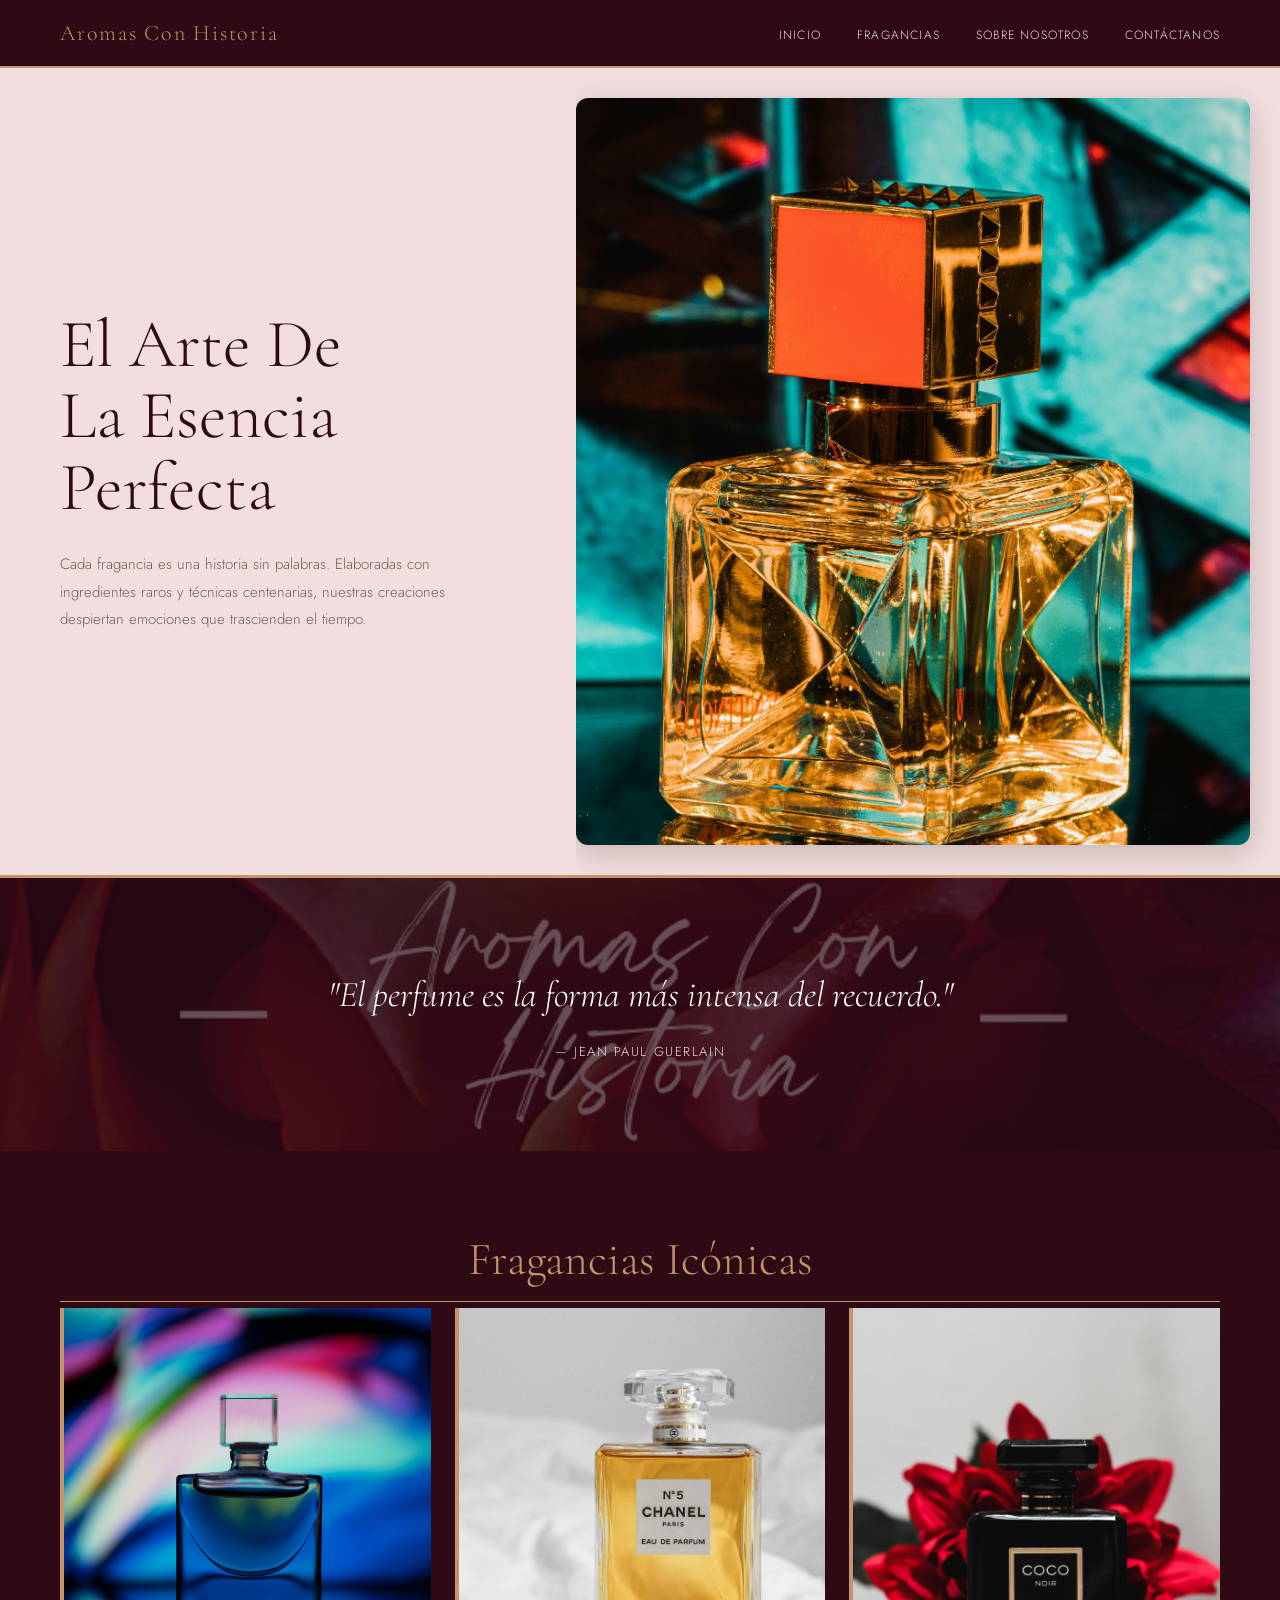
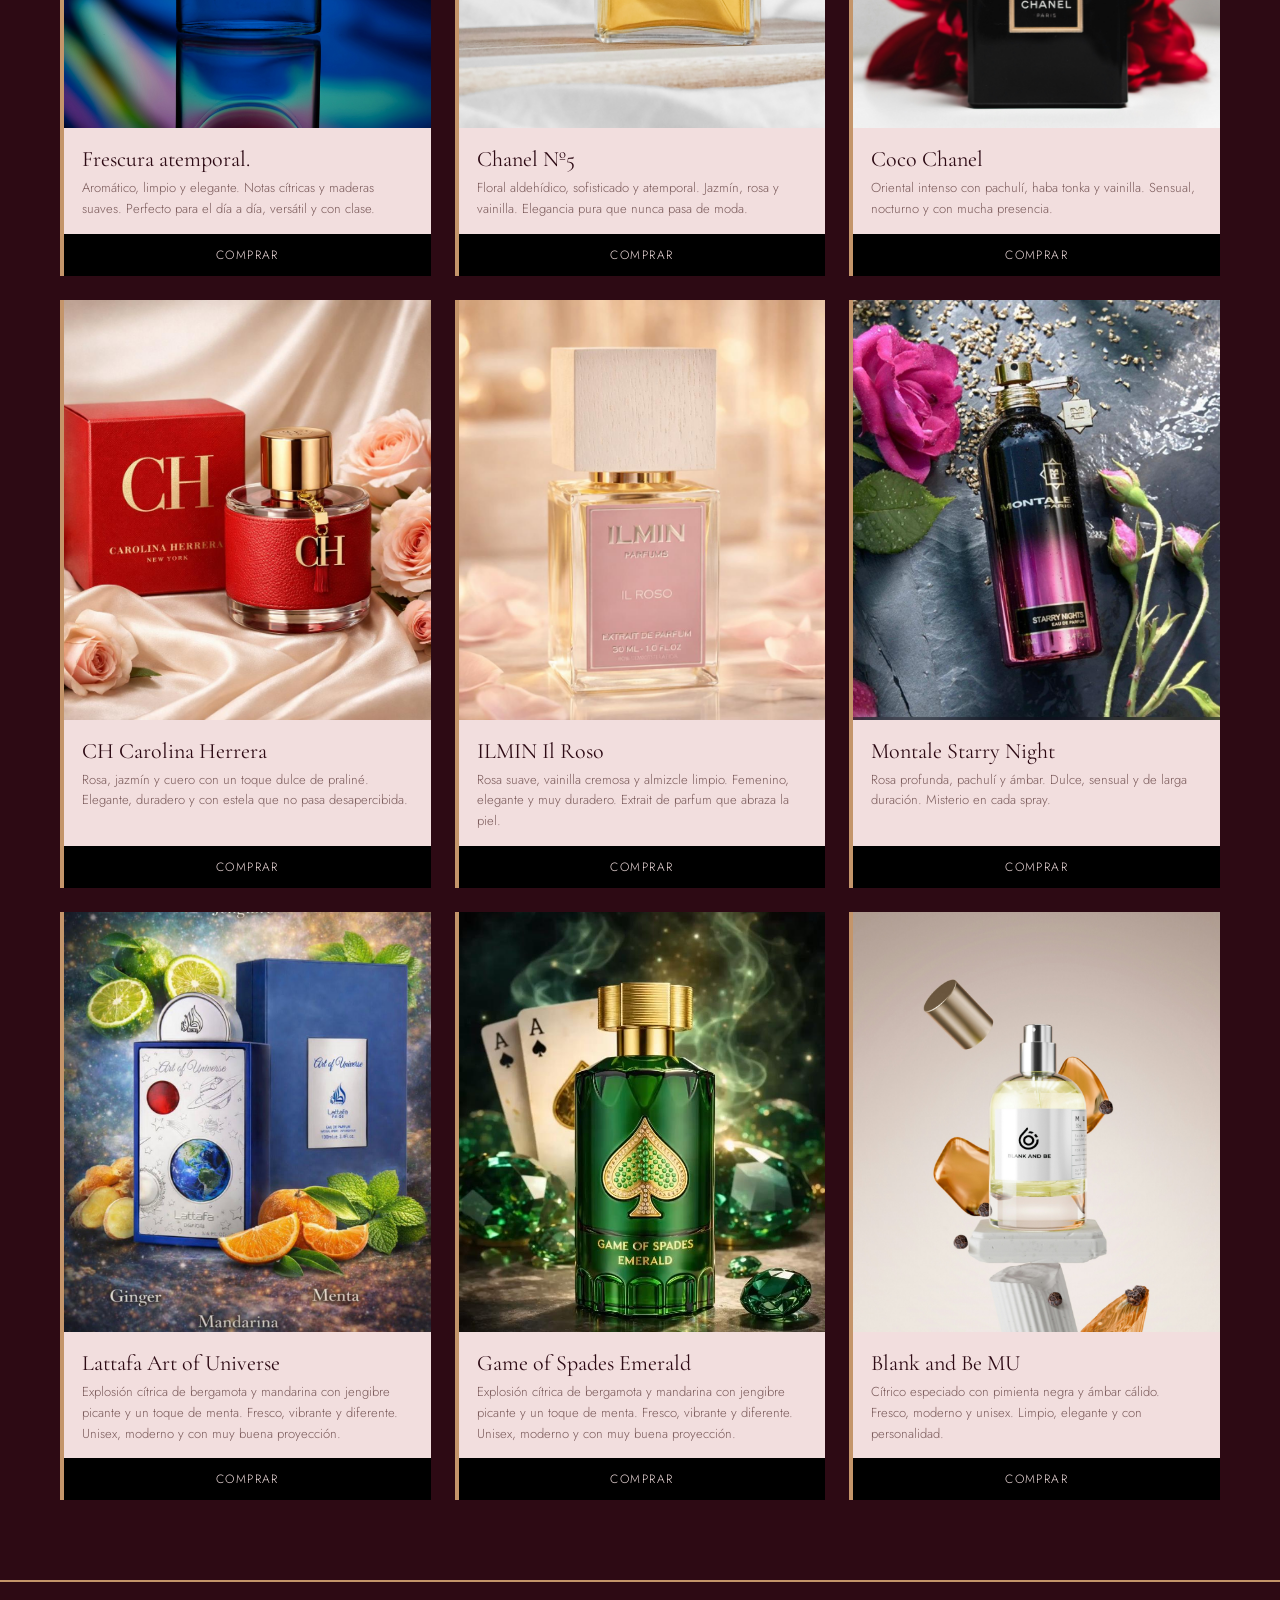
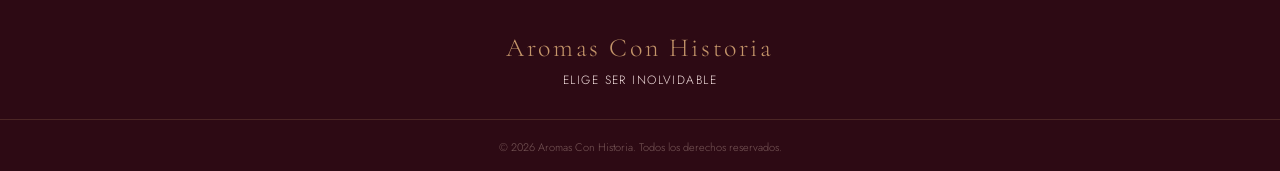
==== index.html @ dd6909dd "pagina landing subida" ====
<!DOCTYPE html>
<html lang="es">
<head>
    <meta charset="UTF-8">
    <meta name="viewport" content="width=device-width, initial-scale=1.0">
    <title>| Aroma Con Historia | Perfumes |</title>
    <link rel="shortcut icon" href="Imagenes/logo_icono.svg" type="image/x-icon">
    <link rel="preconnect" href="https://fonts.googleapis.com">
    <link rel="preconnect" href="https://fonts.gstatic.com" crossorigin>
    <link href="https://fonts.googleapis.com/css2?family=Cormorant+Garamond:ital,wght@0,300;0,400;0,600;1,300;1,400&family=Jost:wght@200;300;400&display=swap" rel="stylesheet">
    <link rel="stylesheet" href="CSS/style.css">
</head>
<body>

    <nav>
        <div class="nav_logo">Aromas Con Historia</div>
        <input type="checkbox" id="menu_toggle" class="menu_toggle">
        <label for="menu_toggle" class="hamburguesa"><img src="Imagenes/list.svg" alt="menu"></label>
        <ul class="nav_links">
            <li><a href="index.html">Inicio</a></li>
            <li><a href="index.html#coleccion">Fragancias</a></li>
            <li><a href="nosotros.html">Sobre Nosotros</a></li>
            <li><a href="contactanos.html">Contáctanos</a></li>
        </ul>
    </nav>

    <section class="columnas">
        <div class="columna_izquierda">
            <h1 class="titulo_columna">
                El Arte De<br>
                La Esencia<br>
                Perfecta
            </h1>
            <p class="columna_par">Cada fragancia es una historia sin palabras. Elaboradas con ingredientes raros y técnicas centenarias, nuestras creaciones despiertan emociones que trascienden el tiempo.</p>
        </div>

        <div class="columna_derecha">
            <img src="Imagenes/jan-kopriva-nBwdYS1_rgA-unsplash.jpg" alt="imagen perfume">
        </div>
    </section>

    <div class="frase" style="background-image: url('Imagenes/Floral Fragrance Etsy Banner.png');">
        <blockquote class="frase_quote">
            "El perfume es la forma más intensa del recuerdo."
        </blockquote>
        <p class="frase_autor">— Jean Paul Guerlain</p>
    </div>

    <section class="coleccion" id="coleccion">
        <div>
            <h2 class="titulo_coleccion">Fragancias Icónicas</h2>
        </div>

        <div class="productos_wrapper">

            <div class="productos">
                <div class="producto_card">
                    <div class="producto_img">
                        <img src="Imagenes/jc-media-zvqq7CG8BwY-unsplash.jpg" alt="imagen perfume">
                    </div>
                    <h3 class="producto_nombre">Frescura atemporal.</h3>
                    <p class="producto_des">Aromático, limpio y elegante. Notas cítricas y maderas suaves. Perfecto para el día a día, versátil y con clase.</p>
                    <a href="compra.html" class="producto_add">Comprar</a>
                </div>
            </div>

            <div class="productos">
                <div class="producto_card">
                    <div class="producto_img">
                        <img src="Imagenes/laura-chouette--W7o_WC102U-unsplash.jpg" alt="imagen perfume">
                    </div>
                    <h3 class="producto_nombre">Chanel Nº5</h3>
                    <p class="producto_des">Floral aldehídico, sofisticado y atemporal. Jazmín, rosa y vainilla. Elegancia pura que nunca pasa de moda.</p>
                    <a href="compra.html" class="producto_add">Comprar</a>
                </div>
            </div>

            <div class="productos">
                <div class="producto_card">
                    <div class="producto_img">
                        <img src="Imagenes/laura-chouette-4sKdeIMiFEI-unsplash.jpg" alt="imagen perfume">
                    </div>
                    <h3 class="producto_nombre">Coco Chanel</h3>
                    <p class="producto_des">Oriental intenso con pachulí, haba tonka y vainilla. Sensual, nocturno y con mucha presencia.</p>
                    <a href="compra.html" class="producto_add">Comprar</a>
                </div>
            </div>

            <div class="productos">
                <div class="producto_card">
                    <div class="producto_img">
                        <img src="Imagenes/perfume carolina herrera.jpeg" alt="imagen perfume">
                    </div>
                    <h3 class="producto_nombre">CH Carolina Herrera</h3>
                    <p class="producto_des">Rosa, jazmín y cuero con un toque dulce de praliné. Elegante, duradero y con estela que no pasa desapercibida.</p>
                    <a href="compra.html" class="producto_add">Comprar</a>
                </div>
            </div>

            <div class="productos">
                <div class="producto_card">
                    <div class="producto_img">
                        <img src="Imagenes/ilmin perfume.jpeg" alt="imagen perfume">
                    </div>
                    <h3 class="producto_nombre">ILMIN Il Roso</h3>
                    <p class="producto_des">Rosa suave, vainilla cremosa y almizcle limpio. Femenino, elegante y muy duradero. Extrait de parfum que abraza la piel.</p>
                    <a href="compra.html" class="producto_add">Comprar</a>
                </div>
            </div>

            <div class="productos">
                <div class="producto_card">
                    <div class="producto_img">
                        <img src="Imagenes/montale paris.jpeg" alt="imagen perfume">
                    </div>
                    <h3 class="producto_nombre">Montale Starry Night</h3>
                    <p class="producto_des">Rosa profunda, pachulí y ámbar. Dulce, sensual y de larga duración. Misterio en cada spray.</p>
                    <a href="compra.html" class="producto_add">Comprar</a>
                </div>
            </div>

            <div class="productos">
                <div class="producto_card">
                    <div class="producto_img">
                        <img src="Imagenes/art of the universe.jpeg" alt="imagen perfume">
                    </div>
                    <h3 class="producto_nombre">Lattafa Art of Universe</h3>
                    <p class="producto_des">Explosión cítrica de bergamota y mandarina con jengibre picante y un toque de menta. Fresco, vibrante y diferente. Unisex, moderno y con muy buena proyección.</p>
                    <a href="compra.html" class="producto_add">Comprar</a>
                </div>
            </div>

            <div class="productos">
                <div class="producto_card">
                    <div class="producto_img">
                        <img src="Imagenes/game of spades.jpeg" alt="imagen perfume">
                    </div>
                    <h3 class="producto_nombre">Game of Spades Emerald</h3>
                    <p class="producto_des">Explosión cítrica de bergamota y mandarina con jengibre picante y un toque de menta. Fresco, vibrante y diferente. Unisex, moderno y con muy buena proyección.</p>
                    <a href="compra.html" class="producto_add">Comprar</a>
                </div>
            </div>

            <div class="productos">
                <div class="producto_card">
                    <div class="producto_img">
                        <img src="Imagenes/zulian-firmansyah-rYcbOljwx10-unsplash.jpg" alt="imagen perfume">
                    </div>
                    <h3 class="producto_nombre">Blank and Be MU</h3>
                    <p class="producto_des">Cítrico especiado con pimienta negra y ámbar cálido. Fresco, moderno y unisex. Limpio, elegante y con personalidad.</p>
                    <a href="compra.html" class="producto_add">Comprar</a>
                </div>
            </div>
        </div>
    </section>

    <footer class="brand">
        <span class="footer_logo">Aromas Con Historia</span>
        <p>Elige ser inolvidable</p>
    </footer>
    <div class="footer_bottom">
        <span>© 2026 Aromas Con Historia. Todos los derechos reservados.</span>
    </div>

</body>
</html>
---- CSS/style.css ----
/* variables */
:root {
  --fondo: #faf7f4;
  --dorado: #c4956a;
  --texto: #1a0a0a;
  --gris: #7a5a5a;
  --oscuro: #2d0a14;
  --rojo: #8b1a2e;
  --crema: #f2dede;
  --crema-oscura: #e0cdb8;
}

* {
  margin: 0;
  padding: 0;
  box-sizing: border-box;
}

body {
  background-color: var(--fondo);
  color: var(--texto);
  font-family: 'Jost', sans-serif;
  font-size: 16px;
  font-weight: 300;
}

/*Nav */
nav {
  padding: 20px 60px;
  background-color: var(--oscuro);
  display: flex;
  justify-content: space-between;
  align-items: center;
  border-bottom: 2px solid var(--dorado);
  position: sticky;
  top: 0;
  z-index: 100;
}

.nav_logo {
  color: var(--dorado);
  font-family: 'Cormorant Garamond', serif;
  font-size: 22px;
  letter-spacing: 0.08em;
}

.nav_links {
  list-style: none;
  display: flex;
  gap: 36px;
}

.nav_links a {
  color: var(--crema);
  text-decoration: none;
  font-size: 12px;
  letter-spacing: 0.1em;
  text-transform: uppercase;
}

.nav_links a:hover {
  color: var(--dorado);
}

/*Footer */
.brand {
  padding: 50px 60px 30px;
  background-color: var(--oscuro);
  border-top: 2px solid var(--dorado);
  text-align: center;
}

.footer_logo {
  display: block;
  font-family: 'Cormorant Garamond', serif;
  color: var(--dorado);
  font-size: 26px;
  font-weight: 300;
  letter-spacing: 0.1em;
  margin-bottom: 8px;
}

.brand p {
  color: var(--crema);
  font-size: 12px;
  letter-spacing: 0.12em;
  text-transform: uppercase;
}

.footer_bottom {
  padding: 14px 60px;
  background-color: var(--oscuro);
  border-top: 1px solid rgba(196, 149, 106, 0.2);
  text-align: center;
}

.footer_bottom span {
  color: var(--gris);
  font-size: 11px;
}

/*Index.html */
.columnas {
  display: flex;
  background-color: var(--crema);
  border-bottom: 3px solid var(--dorado);
  height: 90vh;
}

.columna_izquierda {
  width: 45%;
  padding: 60px;
  display: flex;
  flex-direction: column;
  justify-content: center;
  gap: 28px;
}

.titulo_columna {
  font-family: 'Cormorant Garamond', serif;
  font-size: 68px;
  font-weight: 300;
  line-height: 1.05;
  color: var(--oscuro);
}

.columna_par {
  color: var(--gris);
  line-height: 1.85;
  max-width: 420px;
  font-size: 15px;
}

.explorar_c a {
  display: inline-block;
  background-color: var(--oscuro);
  color: var(--crema);
  padding: 14px 36px;
  text-decoration: none;
  font-size: 12px;
  letter-spacing: 0.15em;
  text-transform: uppercase;
  border: 2px solid var(--oscuro);
}

.explorar_c a:hover {
  background-color: transparent;
  color: var(--oscuro);
}

.columna_derecha {
  width: 55%;
  overflow: hidden;
  padding: 30px 30px 30px 0;
}

.columna_derecha img {
  width: 100%;
  height: 100%;
  object-fit: cover;
  object-position: center top;
  display: block;
  border-radius: 12px;
  box-shadow: 0 8px 32px rgba(28, 10, 8, 0.2);
}

.frase {
  padding: 90px 60px;
  background-color: var(--rojo);
  background-size: cover;
  background-position: center;
  text-align: center;
  position: relative;
}

.frase::before {
  content: '';
  position: absolute;
  top: 0;
  left: 0;
  right: 0;
  bottom: 0;
  background-color: rgba(45, 10, 20, 0.72);
}

.frase_quote,
.frase_autor {
  position: relative;
  z-index: 1;
}

.frase_quote {
  font-family: 'Cormorant Garamond', serif;
  color: white;
  font-size: 36px;
  font-weight: 300;
  font-style: italic;
  margin-bottom: 20px;
  line-height: 1.5;
  max-width: 700px;
  margin-left: auto;
  margin-right: auto;
}

.frase_autor {
  color: var(--crema);
  font-size: 13px;
  letter-spacing: 0.12em;
  text-transform: uppercase;
}

.coleccion {
  padding: 80px 60px;
  background-color: var(--oscuro);
}

.titulo_coleccion {
  font-family: 'Cormorant Garamond', serif;
  color: var(--dorado);
  font-size: 46px;
  font-weight: 300;
  margin-bottom: 6px;
  padding-bottom: 14px;
  border-bottom: 1px solid var(--dorado);
  text-align: center;
}

.link_coleccion {
  color: var(--crema);
  font-size: 12px;
  display: inline-block;
  margin-bottom: 40px;
  margin-top: 10px;
  letter-spacing: 0.08em;
  text-decoration: none;
  text-transform: uppercase;
}

.link_coleccion:hover {
  color: var(--dorado);
}

.productos_wrapper {
  display: grid;
  grid-template-columns: repeat(3, 1fr);
  gap: 24px;
}

.producto_card {
  background-color: var(--crema);
  border-left: 4px solid var(--dorado);
  display: flex;
  flex-direction: column;
  height: 100%;
}

.producto_img {
  height: 420px;
  overflow: hidden;
}

.producto_img img {
  width: 100%;
  height: 100%;
  object-fit: cover;
}

.producto_nombre {
  font-family: 'Cormorant Garamond', serif;
  color: var(--oscuro);
  font-size: 22px;
  font-weight: 400;
  padding: 18px 18px 6px;
}

.producto_des {
  color: var(--gris);
  font-size: 13px;
  line-height: 1.6;
  padding: 0 18px 14px;
  flex: 1;
}

.producto_add,
a.producto_add {
  display: block;
  width: 100%;
  padding: 12px;
  background-color: black;
  color: var(--crema);
  border: none;
  font-size: 12px;
  letter-spacing: 0.12em;
  text-transform: uppercase;
  cursor: pointer;
  text-align: center;
  text-decoration: none;
  font-family: 'Jost', sans-serif;
}

.producto_add:hover {
  background-color: var(--rojo);
}

/* nosotros.html */
.nos_hero {
  background-color: var(--crema);
  padding: 80px 60px;
  border-bottom: 3px solid var(--dorado);
}

.nos_tag {
  font-size: 40px;
  letter-spacing: 0.22em;
  text-transform: uppercase;
  color: var(--rojo);
  margin-bottom: 16px;
  text-align: center;
}

.nos_titulo {
  font-family: 'Cormorant Garamond', serif;
  font-size: 52px;
  font-weight: 300;
  color: var(--oscuro);
  margin-bottom: 20px;
  line-height: 1.15;
}


.nos_subtitulo {
  color: var(--gris);
  font-size: 16px;
  line-height: 1.8;
  max-width: 560px;
  margin: 0 auto;
}

.nos_historia {
  padding: 70px 60px;
  background-color: var(--fondo);
  max-width: 800px;
  text-align: center;
  margin: 0 auto;
}

.nos_historia_titulo {
  font-family: 'Cormorant Garamond', serif;
  font-size: 36px;
  font-weight: 300;
  color: var(--oscuro);
  margin-bottom: 8px;
}

.nos_historia_par {
  color: var(--gris);
  line-height: 1.85;
  font-size: 15px;
}

.nos_porque {
  background-color: var(--oscuro);
  padding: 70px 60px;
  text-align: center;
}

.nos_tag_oscuro {
  font-size: 11px;
  letter-spacing: 0.22em;
  text-transform: uppercase;
  color: var(--dorado);
  margin-bottom: 14px;
}

.nos_porque_titulo {
  font-family: 'Cormorant Garamond', serif;
  font-size: 36px;
  font-weight: 300;
  color: var(--crema);
  margin-bottom: 48px;
}

.nos_porque_grid {
  display: grid;
  grid-template-columns: repeat(3, 1fr);
  gap: 24px;
}

.nos_porque_card {
  background-color: var(--crema);
  padding: 32px 24px;
  border-left: 4px solid var(--dorado);
  text-align: left;
}

.nos_porque_card_titulo {
  font-family: 'Cormorant Garamond', serif;
  font-size: 20px;
  color: var(--oscuro);
  margin-bottom: 10px;
}

.nos_porque_card_texto {
  color: var(--gris);
  font-size: 14px;
  line-height: 1.7;
}

.nos_cta {
  background-color: var(--crema);
  padding: 80px 60px;
  text-align: center;
  border-top: 3px solid var(--dorado);
}

.nos_cta_titulo {
  font-family: 'Cormorant Garamond', serif;
  font-size: 40px;
  font-weight: 300;
  color: var(--oscuro);
  margin-bottom: 32px;
}

.nos_cta_botones {
  display: flex;
  gap: 16px;
  justify-content: center;
}

.btn_primario {
  display: inline-block;
  background-color: var(--oscuro);
  color: var(--crema);
  padding: 14px 36px;
  text-decoration: none;
  font-size: 12px;
  letter-spacing: 0.12em;
  text-transform: uppercase;
}

.btn_primario:hover {
  background-color: var(--rojo);
}

.btn_secundario {
  display: inline-block;
  background-color: transparent;
  color: var(--oscuro);
  padding: 14px 36px;
  text-decoration: none;
  font-size: 12px;
  letter-spacing: 0.12em;
  text-transform: uppercase;
  border: 2px solid var(--oscuro);
}

.btn_secundario:hover {
  background-color: var(--oscuro);
  color: var(--crema);
}

/* contactanos.html */
.con_hero {
  background-color: var(--crema);
  padding: 80px 60px;
  border-bottom: 3px solid var(--dorado);
  text-align: center;
}

.con_contenido {
  padding: 80px 60px;
  background-color: var(--fondo);
  max-width: 700px;
  margin: 0 auto;
}

.con_seccion_tag {
  font-size: 11px;
  letter-spacing: 0.18em;
  text-transform: uppercase;
  color: var(--dorado);
  margin-bottom: 10px;
}

.con_seccion_titulo {
  font-family: 'Cormorant Garamond', serif;
  font-size: 32px;
  font-weight: 300;
  color: var(--oscuro);
  margin-bottom: 32px;
}

.con_formulario {
  display: flex;
  flex-direction: column;
  gap: 22px;
}

.con_campo {
  display: flex;
  flex-direction: column;
  gap: 8px;
}

.con_label {
  font-size: 12px;
  letter-spacing: 0.1em;
  text-transform: uppercase;
  color: var(--oscuro);
}

.con_input {
  padding: 12px 16px;
  border: 1px solid var(--crema-oscura);
  background-color: white;
  font-size: 14px;
  color: var(--texto);
  font-family: 'Jost', sans-serif;
  outline: none;
}

.con_input:focus {
  border-color: var(--dorado);
}

.con_textarea {
  padding: 12px 16px;
  border: 1px solid var(--crema-oscura);
  background-color: white;
  font-size: 14px;
  color: var(--texto);
  font-family: 'Jost', sans-serif;
  height: 140px;
  resize: vertical;
  outline: none;
}

.con_textarea:focus {
  border-color: var(--dorado);
}

.con_enviar {
  background-color: var(--oscuro);
  color: var(--crema);
  padding: 14px 36px;
  border: none;
  font-size: 12px;
  letter-spacing: 0.15em;
  text-transform: uppercase;
  cursor: pointer;
  font-family: 'Jost', sans-serif;
  align-self: flex-start;
}

.con_enviar:hover {
  background-color: var(--rojo);
}

.con_info {
  padding: 60px;
  background-color: var(--oscuro);
  display: grid;
  grid-template-columns: repeat(2, 1fr);
  gap: 60px;
}

.con_horario,
.con_contacto {
  display: flex;
  flex-direction: column;
  gap: 12px;
}

.con_horario_texto {
  color: rgba(240, 230, 216, 0.7);
  font-size: 15px;
  line-height: 1.8;
}

.con_info .con_seccion_tag {
  color: var(--dorado);
}

.con_info .con_seccion_titulo {
  color: var(--crema);
  margin-bottom: 8px;
}

/*Compra.html*/

.compra_contenido {
  padding: 80px 60px;
  background-color: var(--fondo);
  max-width: 1100px;
  margin: 0 auto;
}

.compra_resumen {
  display: flex;
  flex-direction: column;
  gap: 24px;
}

.compra_producto {
  background-color: var(--crema);
  border-left: 4px solid var(--dorado);
  padding: 20px 24px;
}

.compra_producto_nombre {
  font-family: 'Cormorant Garamond', serif;
  font-size: 20px;
  font-weight: 400;
  color: var(--oscuro);
  margin-bottom: 8px;
}

.compra_producto_det {
  color: var(--gris);
  font-size: 13px;
  line-height: 1.6;
}

.compra_form {
  display: flex;
  flex-direction: column;
  gap: 22px;
}

/*responsive*/

@media (max-width: 768px) {

  nav {
    padding: 16px 20px;
  }

  .nav_links {
    gap: 14px;
  }

  .nav_links a {
    font-size: 10px;
  }

  .columnas {
    flex-direction: column;
    height: auto;
  }

  .columna_izquierda {
    width: 100%;
    padding: 40px 24px;
  }

  .titulo_columna {
    font-size: 42px;
  }

  .columna_derecha {
    width: 100%;
    padding: 0 24px 24px;
    height: 300px;
  }

  .frase {
    padding: 60px 24px;
  }

  .frase_quote {
    font-size: 24px;
  }

  .coleccion {
    padding: 50px 24px;
  }

  .productos_wrapper {
    grid-template-columns: 1fr;
  }

  .nos_hero,
  .con_hero {
    padding: 50px 24px;
  }

  .nos_titulo {
    font-size: 36px;
  }

  .nos_historia {
    padding: 40px 24px;
  }

  .nos_porque {
    padding: 50px 24px;
  }

  .nos_porque_grid {
    grid-template-columns: 1fr;
  }

  .nos_cta {
    padding: 50px 24px;
  }

  .nos_cta_botones {
    flex-direction: column;
    align-items: center;
  }

  .con_contenido {
    padding: 40px 24px;
  }

  .con_info {
    grid-template-columns: 1fr;
    padding: 40px 24px;
    gap: 40px;
  }

  .compra_contenido {
    grid-template-columns: 1fr;
    padding: 40px 24px;
  }

  .compra_resumen,
  .compra_form {
    width: 100%;
  }

  .brand {
    padding: 40px 24px 20px;
  }

  .footer_bottom {
    padding: 14px 24px;
  }
}
.menu_toggle {
  display: none;
}

.hamburguesa {
  display: none;
  cursor: pointer;
}

.hamburguesa img {
  width: 28px;
  height: 28px;
  filter: invert(1);
}

@media (max-width: 768px) {
  .hamburguesa {
    display: block;
  }

  .nav_links {
    display: none;
    flex-direction: column;
    position: absolute;
    top: 62px;
    left: 0;
    width: 100%;
    background-color: var(--oscuro);
    padding: 20px;
    gap: 20px;
    border-top: 1px solid var(--dorado);
  }

  .menu_toggle:checked ~ .nav_links {
    display: flex;
  }
}
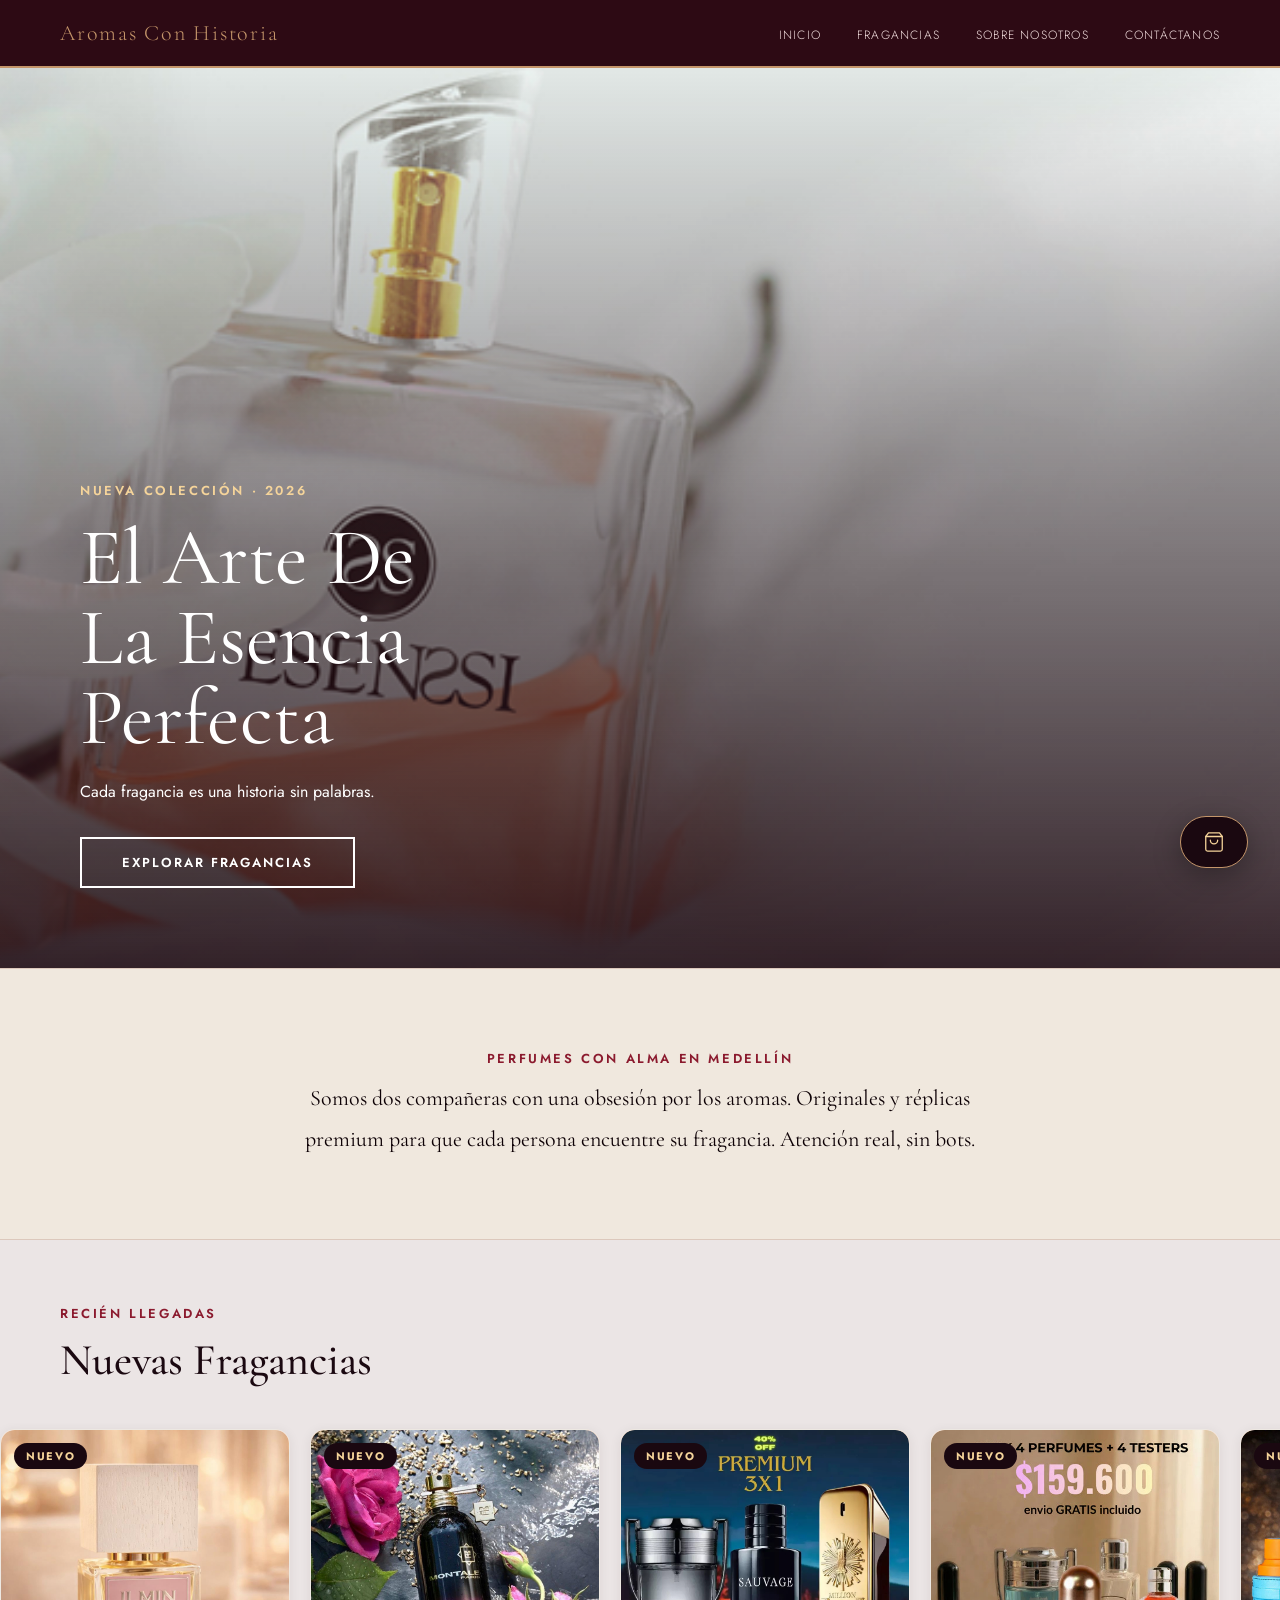
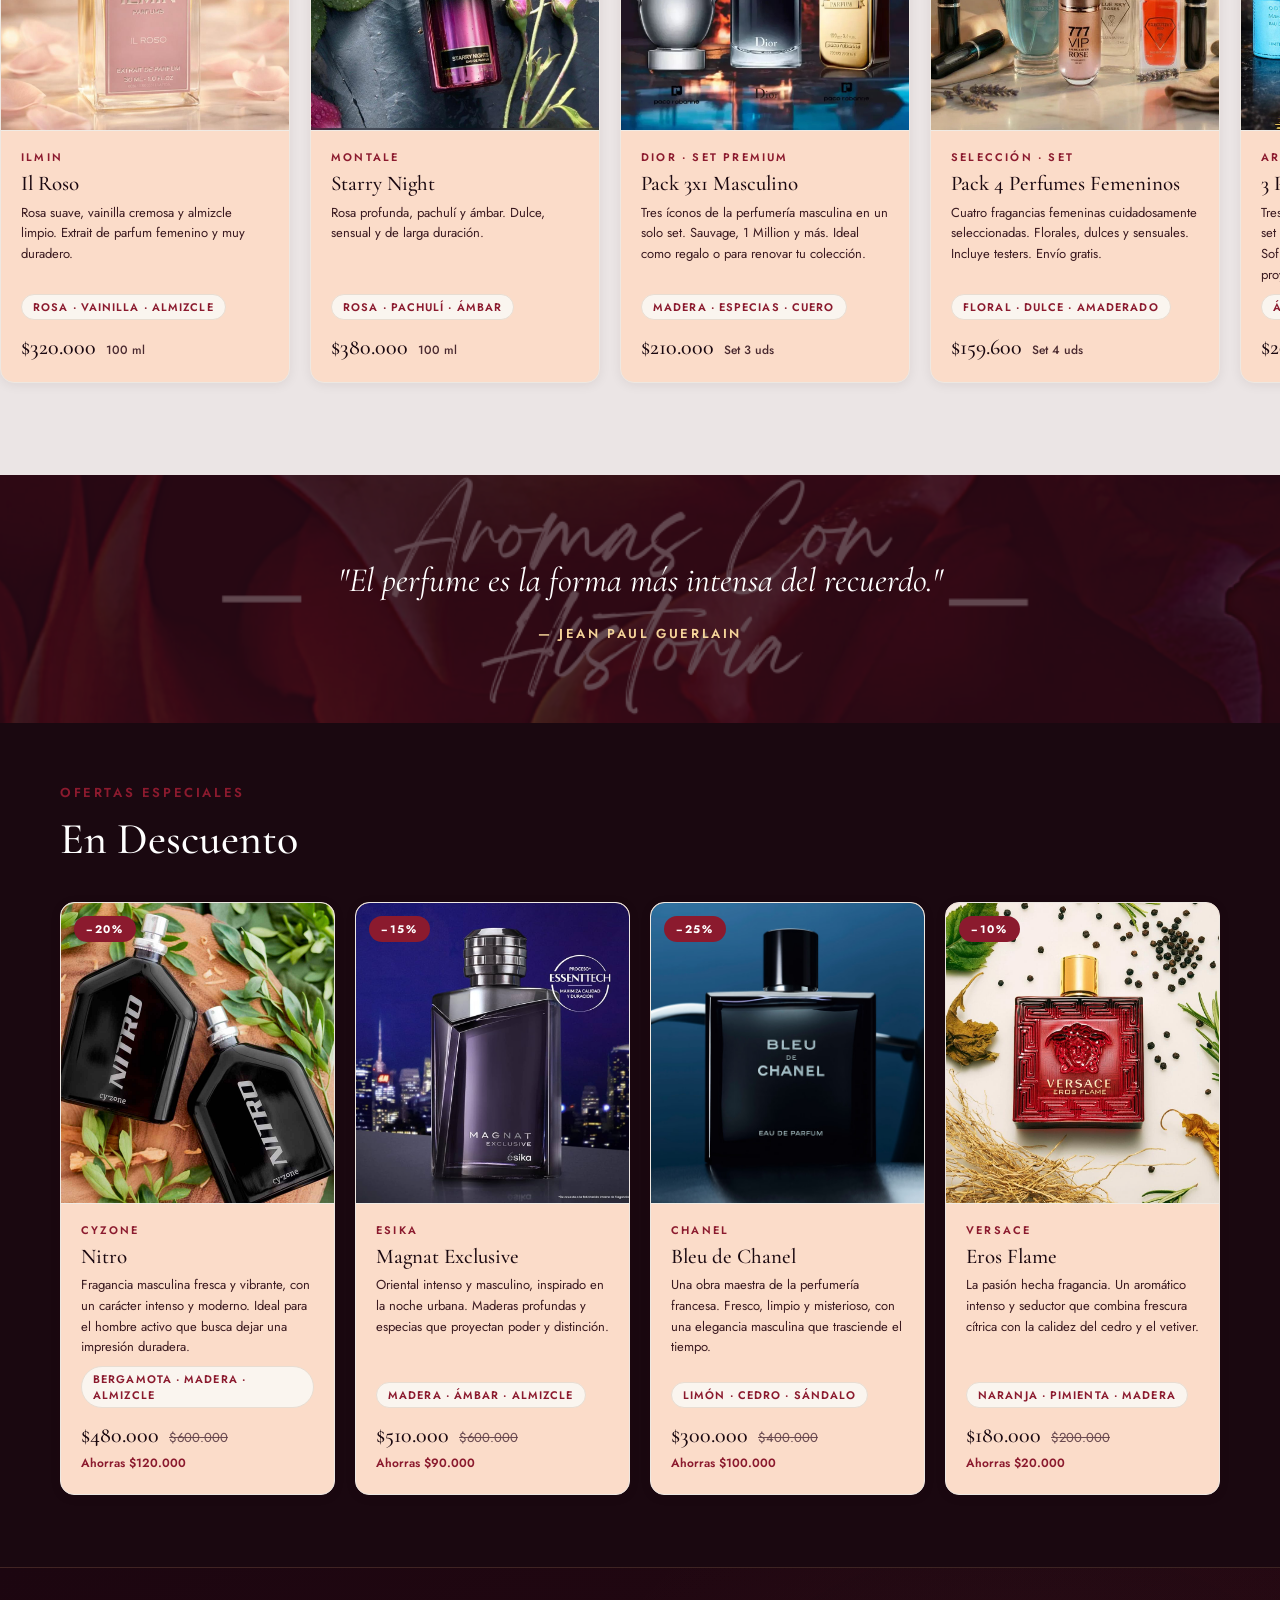
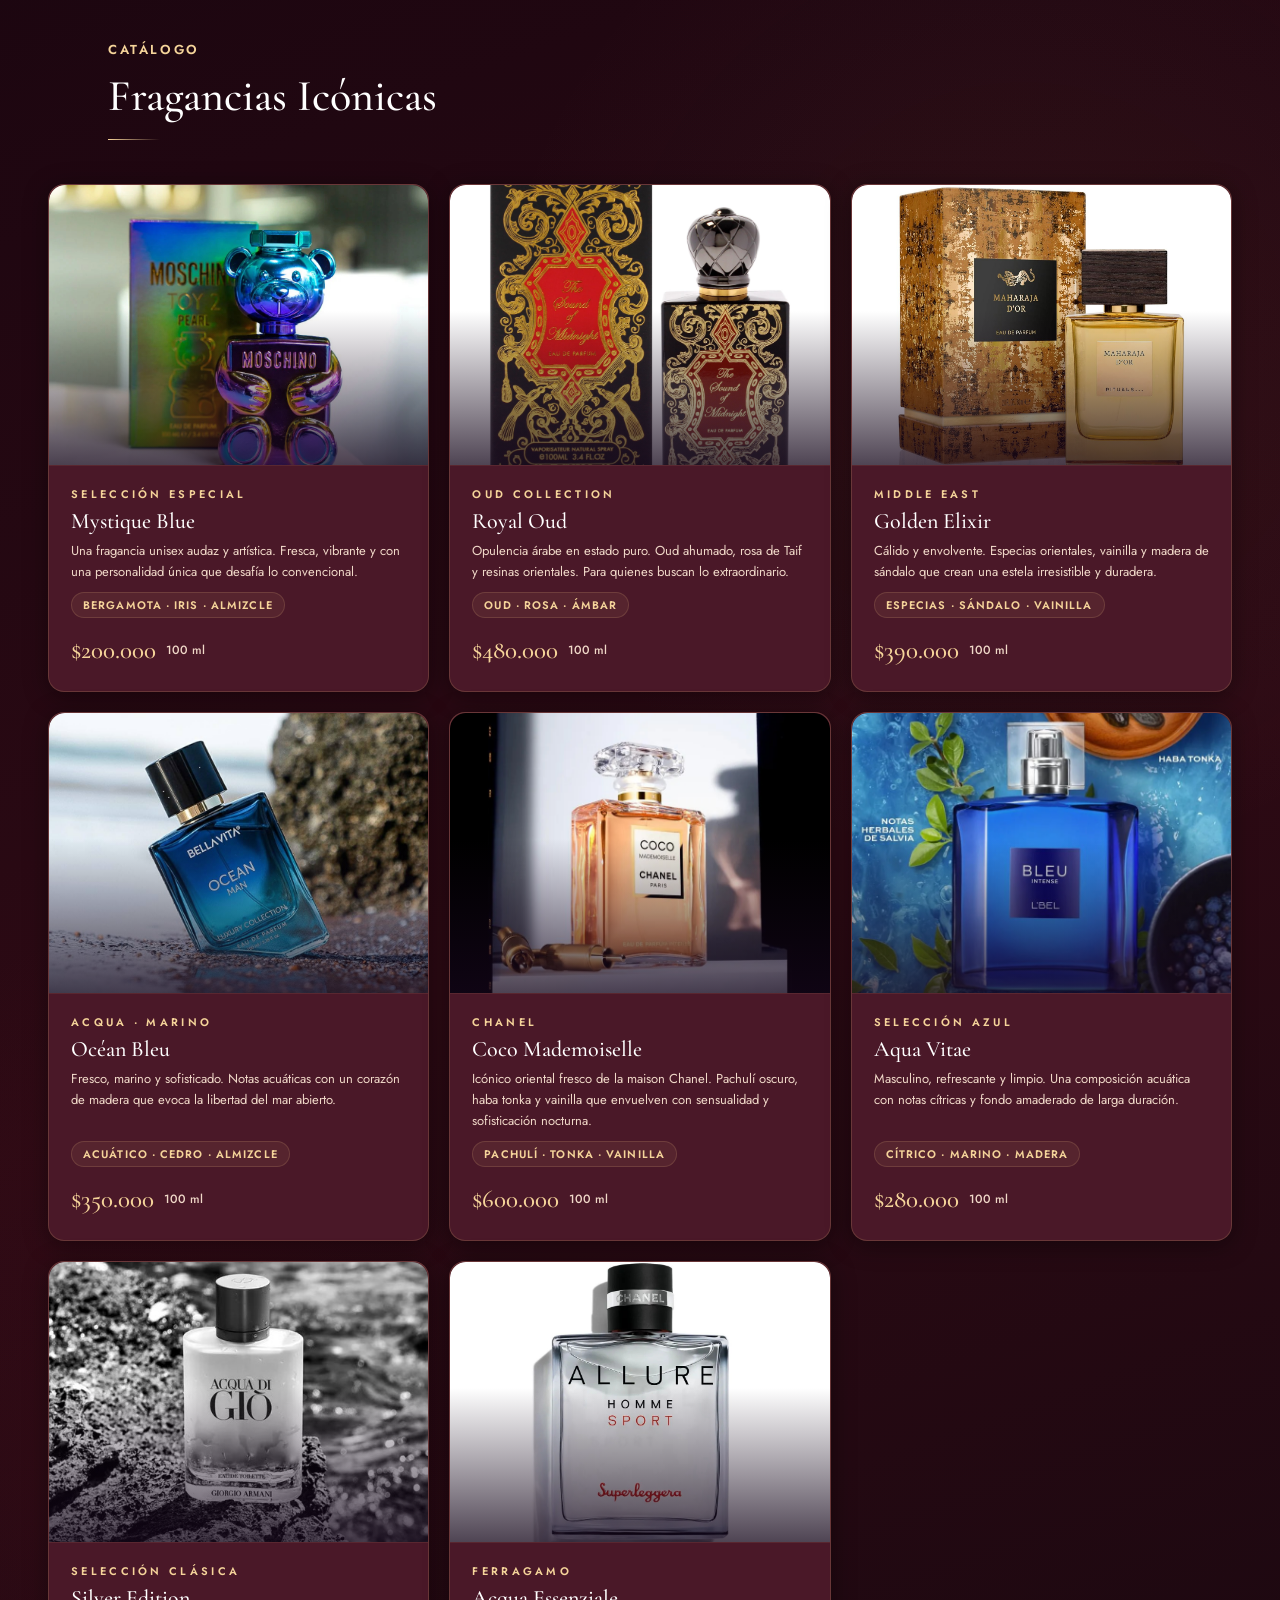
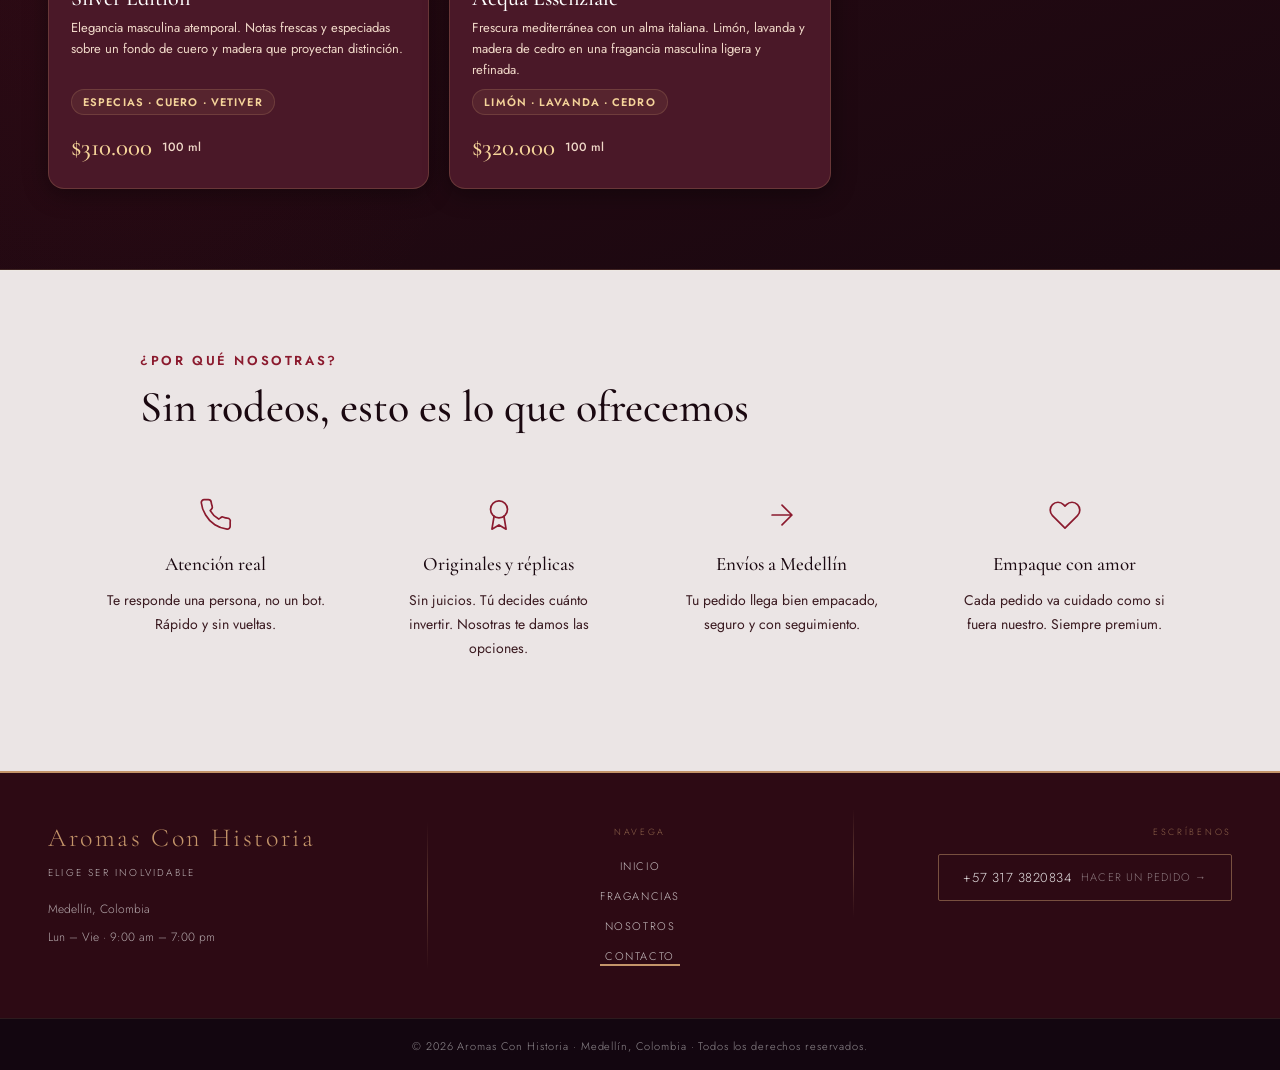
==== commit 781a5134: "se sube la version final del proyecto" ====
--- a/index.html
+++ b/index.html
@@ -3,164 +3,621 @@
 <head>
     <meta charset="UTF-8">
     <meta name="viewport" content="width=device-width, initial-scale=1.0">
-    <title>| Aroma Con Historia | Perfumes |</title>
+    <title>| Aromas Con Historia | Perfumes |</title>
     <link rel="shortcut icon" href="Imagenes/logo_icono.svg" type="image/x-icon">
     <link rel="preconnect" href="https://fonts.googleapis.com">
     <link rel="preconnect" href="https://fonts.gstatic.com" crossorigin>
     <link href="https://fonts.googleapis.com/css2?family=Cormorant+Garamond:ital,wght@0,300;0,400;0,600;1,300;1,400&family=Jost:wght@200;300;400&display=swap" rel="stylesheet">
-    <link rel="stylesheet" href="CSS/style.css">
+    <link rel="stylesheet" href="CSS/global.css">
+    <link rel="stylesheet" href="CSS/index.css">
 </head>
 <body>
 
     <nav>
         <div class="nav_logo">Aromas Con Historia</div>
         <input type="checkbox" id="menu_toggle" class="menu_toggle">
-        <label for="menu_toggle" class="hamburguesa"><img src="Imagenes/list.svg" alt="menu"></label>
+        <label for="menu_toggle" class="hamburguesa">
+            <img src="Imagenes/list.svg" alt="menu">
+        </label>
         <ul class="nav_links">
             <li><a href="index.html">Inicio</a></li>
-            <li><a href="index.html#coleccion">Fragancias</a></li>
+            <li><a href="#coleccion">Fragancias</a></li>
             <li><a href="nosotros.html">Sobre Nosotros</a></li>
             <li><a href="contactanos.html">Contáctanos</a></li>
         </ul>
     </nav>
 
-    <section class="columnas">
-        <div class="columna_izquierda">
-            <h1 class="titulo_columna">
-                El Arte De<br>
-                La Esencia<br>
-                Perfecta
-            </h1>
-            <p class="columna_par">Cada fragancia es una historia sin palabras. Elaboradas con ingredientes raros y técnicas centenarias, nuestras creaciones despiertan emociones que trascienden el tiempo.</p>
-        </div>
-
-        <div class="columna_derecha">
-            <img src="Imagenes/jan-kopriva-nBwdYS1_rgA-unsplash.jpg" alt="imagen perfume">
+    <section class="hero">
+        <div class="hero_overlay"></div>
+        <img src="Imagenes/Banner_Perfumeria_a_medida.jpg" alt="perfume hero" class="hero_bg">
+        <div class="hero_contenido">
+            <p class="hero_tag">Nueva colección · 2026</p>
+            <h1 class="hero_titulo">El Arte De<br>La Esencia<br>Perfecta</h1>
+            <p class="hero_sub">Cada fragancia es una historia sin palabras.</p>
+            <a href="#coleccion" class="hero_btn">Explorar fragancias</a>
         </div>
     </section>
 
-    <div class="frase" style="background-image: url('Imagenes/Floral Fragrance Etsy Banner.png');">
-        <blockquote class="frase_quote">
-            "El perfume es la forma más intensa del recuerdo."
-        </blockquote>
+    
+    <section class="intro">
+        <p class="sec_tag">Perfumes con alma en Medellín</p>
+        <p class="intro_texto">Somos dos compañeras con una obsesión por los aromas. Originales y réplicas premium para que cada persona encuentre su fragancia. Atención real, sin bots.</p>
+    </section>
+
+    
+    <section class="carrusel_sec">
+        <div class="sec_header">
+            <p class="sec_tag">Recién llegadas</p>
+            <h2 class="sec_titulo">Nuevas Fragancias</h2>
+        </div>
+        <div class="carrusel_viewport">
+            <div class="carrusel_track">
+
+                <div class="card">
+                    <span class="badge nuevo">NUEVO</span>
+                    <div class="card_img">
+                        <img src="Imagenes/ilmin perfume.jpeg" alt="ILMIN Il Roso">
+                        <div class="overlay">
+                            <a href="compra.html" class="overlay_btn">Comprar</a>
+                        </div>
+                    </div>
+                    <div class="card_body">
+                        <p class="card_marca">ILMIN</p>
+                        <h3 class="card_nombre">Il Roso</h3>
+                        <p class="card_des">Rosa suave, vainilla cremosa y almizcle limpio. Extrait de parfum femenino y muy duradero.</p>
+                        <p class="card_notas">Rosa · Vainilla · Almizcle</p>
+                        <div class="card_pie">
+                            <span class="precio">$320.000</span>
+                            <span class="ml">100 ml</span>
+                        </div>
+                    </div>
+                </div>
+
+                <div class="card">
+                    <span class="badge nuevo">NUEVO</span>
+                    <div class="card_img">
+                        <img src="Imagenes/montale paris.jpeg" alt="Montale Starry Night">
+                        <div class="overlay">
+                            <a href="compra.html" class="overlay_btn">Comprar</a>
+                        </div>
+                    </div>
+                    <div class="card_body">
+                        <p class="card_marca">MONTALE</p>
+                        <h3 class="card_nombre">Starry Night</h3>
+                        <p class="card_des">Rosa profunda, pachulí y ámbar. Dulce, sensual y de larga duración.</p>
+                        <p class="card_notas">Rosa · Pachulí · Ámbar</p>
+                        <div class="card_pie">
+                            <span class="precio">$380.000</span>
+                            <span class="ml">100 ml</span>
+                        </div>
+                    </div>
+                </div>
+
+                <div class="card">
+                    <span class="badge nuevo">NUEVO</span>
+                    <div class="card_img">
+                        <img src="Imagenes/2.jpg" alt="Set Premium 3x1 Dior">
+                        <div class="overlay">
+                            <a href="compra.html" class="overlay_btn">Comprar</a>
+                        </div>
+                    </div>
+                    <div class="card_body">
+                        <p class="card_marca">DIOR · SET PREMIUM</p>
+                        <h3 class="card_nombre">Pack 3x1 Masculino</h3>
+                        <p class="card_des">Tres íconos de la perfumería masculina en un solo set. Sauvage, 1 Million y más. Ideal como regalo o para renovar tu colección.</p>
+                        <p class="card_notas">Madera · Especias · Cuero</p>
+                        <div class="card_pie">
+                            <span class="precio">$210.000</span>
+                            <span class="ml">Set 3 uds</span>
+                        </div>
+                    </div>
+                </div>
+
+                <div class="card">
+                    <span class="badge nuevo">NUEVO</span>
+                    <div class="card_img">
+                        <img src="Imagenes/3.jpg" alt="Set Combo Femenino">
+                        <div class="overlay">
+                            <a href="compra.html" class="overlay_btn">Comprar</a>
+                        </div>
+                    </div>
+                    <div class="card_body">
+                        <p class="card_marca">SELECCIÓN · SET</p>
+                        <h3 class="card_nombre">Pack 4 Perfumes Femeninos</h3>
+                        <p class="card_des">Cuatro fragancias femeninas cuidadosamente seleccionadas. Florales, dulces y sensuales. Incluye testers. Envío gratis.</p>
+                        <p class="card_notas">Floral · Dulce · Amaderado</p>
+                        <div class="card_pie">
+                            <span class="precio">$159.600</span>
+                            <span class="ml">Set 4 uds</span>
+                        </div>
+                    </div>
+                </div>
+
+                <div class="card">
+                    <span class="badge nuevo">NUEVO</span>
+                    <div class="card_img">
+                        <img src="Imagenes/10.jpg" alt="Set Masculino Premium">
+                        <div class="overlay">
+                            <a href="compra.html" class="overlay_btn">Comprar</a>
+                        </div>
+                    </div>
+                    <div class="card_body">
+                        <p class="card_marca">ARMAF · SET PREMIUM</p>
+                        <h3 class="card_nombre">3 Perfumes Masculinos</h3>
+                        <p class="card_des">Tres fragancias masculinas elegantes en un set exclusivo. Odyssey, 9pm y más. Sofisticados, duraderos y de gran proyección.</p>
+                        <p class="card_notas">Ámbar · Madera · Almizcle</p>
+                        <div class="card_pie">
+                            <span class="precio">$200.000</span>
+                            <span class="ml">Set 3 uds</span>
+                        </div>
+                    </div>
+                </div>
+
+                
+                <div class="card" aria-hidden="true">
+                    <span class="badge nuevo">NUEVO</span>
+                    <div class="card_img">
+                        <img src="Imagenes/ilmin perfume.jpeg" alt="">
+                        <div class="overlay">
+                            <a href="compra.html" class="overlay_btn">Comprar</a>
+                        </div>
+                    </div>
+                    <div class="card_body">
+                        <p class="card_marca">ILMIN</p>
+                        <h3 class="card_nombre">Il Roso</h3>
+                        <p class="card_des">Rosa suave, vainilla cremosa y almizcle limpio. Extrait de parfum femenino y muy duradero.</p>
+                        <p class="card_notas">Rosa · Vainilla · Almizcle</p>
+                        <div class="card_pie">
+                            <span class="precio">$320.000</span>
+                            <span class="ml">100 ml</span>
+                        </div>
+                    </div>
+                </div>
+
+                <div class="card" aria-hidden="true">
+                    <span class="badge nuevo">NUEVO</span>
+                    <div class="card_img">
+                        <img src="Imagenes/montale paris.jpeg" alt="perfume">
+                        <div class="overlay">
+                            <a href="compra.html" class="overlay_btn">Comprar</a>
+                        </div>
+                    </div>
+                    <div class="card_body">
+                        <p class="card_marca">MONTALE</p>
+                        <h3 class="card_nombre">Starry Night</h3>
+                        <p class="card_des">Rosa profunda, pachulí y ámbar. Dulce, sensual y de larga duración.</p>
+                        <p class="card_notas">Rosa · Pachulí · Ámbar</p>
+                        <div class="card_pie">
+                            <span class="precio">$380.000</span>
+                            <span class="ml">100 ml</span>
+                        </div>
+                    </div>
+                </div>
+
+                <div class="card" aria-hidden="true">
+                    <span class="badge nuevo">NUEVO</span>
+                    <div class="card_img">
+                        <img src="Imagenes/art of the universe.jpeg" alt="perfume">
+                        <div class="overlay">
+                            <a href="compra.html" class="overlay_btn">Comprar</a>
+                        </div>
+                    </div>
+                    <div class="card_body">
+                        <p class="card_marca">LATTAFA</p>
+                        <h3 class="card_nombre">Art of Universe</h3>
+                        <p class="card_des">Bergamota, mandarina y jengibre picante. Fresco y vibrante. Unisex.</p>
+                        <p class="card_notas">Bergamota · Mandarina · Jengibre</p>
+                        <div class="card_pie">
+                            <span class="precio">$210.000</span>
+                            <span class="ml">100 ml</span>
+                        </div>
+                    </div>
+                </div>
+
+                <div class="card" aria-hidden="true">
+                    <span class="badge nuevo">NUEVO</span>
+                    <div class="card_img">
+                        <img src="Imagenes/game of spades.jpeg" alt="">
+                        <div class="overlay">
+                            <a href="compra.html" class="overlay_btn">Comprar</a>
+                        </div>
+                    </div>
+                    <div class="card_body">
+                        <p class="card_marca">PARIS CORNER</p>
+                        <h3 class="card_nombre">Game of Spades Emerald</h3>
+                        <p class="card_des">Cítrico especiado, moderno y con muy buena proyección. Unisex.</p>
+                        <p class="card_notas">Cítrico · Especias · Madera</p>
+                        <div class="card_pie">
+                            <span class="precio">$185.000</span>
+                            <span class="ml">100 ml</span>
+                        </div>
+                    </div>
+                </div>
+
+                <div class="card" aria-hidden="true">
+                    <span class="badge nuevo">NUEVO</span>
+                    <div class="card_img">
+                        <img src="Imagenes/zulian-firmansyah-rYcbOljwx10-unsplash.jpg" alt="">
+                        <div class="overlay">
+                            <a href="compra.html" class="overlay_btn">Comprar</a>
+                        </div>
+                    </div>
+                    <div class="card_body">
+                        <p class="card_marca">BLANK AND BE</p>
+                        <h3 class="card_nombre">MU</h3>
+                        <p class="card_des">Pimienta negra y ámbar cálido. Fresco, moderno y con personalidad. Unisex.</p>
+                        <p class="card_notas">Pimienta · Ámbar · Madera</p>
+                        <div class="card_pie">
+                            <span class="precio">$245.000</span>
+                            <span class="ml">100 ml</span>
+                        </div>
+                    </div>
+                </div>
+
+            </div>
+        </div>
+    </section>
+
+    <div class="frase">
+        <blockquote class="frase_quote">"El perfume es la forma más intensa del recuerdo."</blockquote>
         <p class="frase_autor">— Jean Paul Guerlain</p>
     </div>
 
-    <section class="coleccion" id="coleccion">
-        <div>
-            <h2 class="titulo_coleccion">Fragancias Icónicas</h2>
-        </div>
-
-        <div class="productos_wrapper">
-
-            <div class="productos">
-                <div class="producto_card">
-                    <div class="producto_img">
-                        <img src="Imagenes/jc-media-zvqq7CG8BwY-unsplash.jpg" alt="imagen perfume">
-                    </div>
-                    <h3 class="producto_nombre">Frescura atemporal.</h3>
-                    <p class="producto_des">Aromático, limpio y elegante. Notas cítricas y maderas suaves. Perfecto para el día a día, versátil y con clase.</p>
-                    <a href="compra.html" class="producto_add">Comprar</a>
-                </div>
-            </div>
-
-            <div class="productos">
-                <div class="producto_card">
-                    <div class="producto_img">
-                        <img src="Imagenes/laura-chouette--W7o_WC102U-unsplash.jpg" alt="imagen perfume">
-                    </div>
-                    <h3 class="producto_nombre">Chanel Nº5</h3>
-                    <p class="producto_des">Floral aldehídico, sofisticado y atemporal. Jazmín, rosa y vainilla. Elegancia pura que nunca pasa de moda.</p>
-                    <a href="compra.html" class="producto_add">Comprar</a>
-                </div>
-            </div>
-
-            <div class="productos">
-                <div class="producto_card">
-                    <div class="producto_img">
-                        <img src="Imagenes/laura-chouette-4sKdeIMiFEI-unsplash.jpg" alt="imagen perfume">
-                    </div>
-                    <h3 class="producto_nombre">Coco Chanel</h3>
-                    <p class="producto_des">Oriental intenso con pachulí, haba tonka y vainilla. Sensual, nocturno y con mucha presencia.</p>
-                    <a href="compra.html" class="producto_add">Comprar</a>
-                </div>
-            </div>
-
-            <div class="productos">
-                <div class="producto_card">
-                    <div class="producto_img">
-                        <img src="Imagenes/perfume carolina herrera.jpeg" alt="imagen perfume">
-                    </div>
-                    <h3 class="producto_nombre">CH Carolina Herrera</h3>
-                    <p class="producto_des">Rosa, jazmín y cuero con un toque dulce de praliné. Elegante, duradero y con estela que no pasa desapercibida.</p>
-                    <a href="compra.html" class="producto_add">Comprar</a>
-                </div>
-            </div>
-
-            <div class="productos">
-                <div class="producto_card">
-                    <div class="producto_img">
-                        <img src="Imagenes/ilmin perfume.jpeg" alt="imagen perfume">
-                    </div>
-                    <h3 class="producto_nombre">ILMIN Il Roso</h3>
-                    <p class="producto_des">Rosa suave, vainilla cremosa y almizcle limpio. Femenino, elegante y muy duradero. Extrait de parfum que abraza la piel.</p>
-                    <a href="compra.html" class="producto_add">Comprar</a>
-                </div>
-            </div>
-
-            <div class="productos">
-                <div class="producto_card">
-                    <div class="producto_img">
-                        <img src="Imagenes/montale paris.jpeg" alt="imagen perfume">
-                    </div>
-                    <h3 class="producto_nombre">Montale Starry Night</h3>
-                    <p class="producto_des">Rosa profunda, pachulí y ámbar. Dulce, sensual y de larga duración. Misterio en cada spray.</p>
-                    <a href="compra.html" class="producto_add">Comprar</a>
-                </div>
-            </div>
-
-            <div class="productos">
-                <div class="producto_card">
-                    <div class="producto_img">
-                        <img src="Imagenes/art of the universe.jpeg" alt="imagen perfume">
-                    </div>
-                    <h3 class="producto_nombre">Lattafa Art of Universe</h3>
-                    <p class="producto_des">Explosión cítrica de bergamota y mandarina con jengibre picante y un toque de menta. Fresco, vibrante y diferente. Unisex, moderno y con muy buena proyección.</p>
-                    <a href="compra.html" class="producto_add">Comprar</a>
-                </div>
-            </div>
-
-            <div class="productos">
-                <div class="producto_card">
-                    <div class="producto_img">
-                        <img src="Imagenes/game of spades.jpeg" alt="imagen perfume">
-                    </div>
-                    <h3 class="producto_nombre">Game of Spades Emerald</h3>
-                    <p class="producto_des">Explosión cítrica de bergamota y mandarina con jengibre picante y un toque de menta. Fresco, vibrante y diferente. Unisex, moderno y con muy buena proyección.</p>
-                    <a href="compra.html" class="producto_add">Comprar</a>
-                </div>
-            </div>
-
-            <div class="productos">
-                <div class="producto_card">
-                    <div class="producto_img">
-                        <img src="Imagenes/zulian-firmansyah-rYcbOljwx10-unsplash.jpg" alt="imagen perfume">
-                    </div>
-                    <h3 class="producto_nombre">Blank and Be MU</h3>
-                    <p class="producto_des">Cítrico especiado con pimienta negra y ámbar cálido. Fresco, moderno y unisex. Limpio, elegante y con personalidad.</p>
-                    <a href="compra.html" class="producto_add">Comprar</a>
-                </div>
-            </div>
+    
+    <section class="descuento_sec">
+        <div class="sec_header oscuro">
+            <p class="sec_tag">Ofertas especiales</p>
+            <h2 class="sec_titulo claro">En Descuento</h2>
+        </div>
+        <div class="descuento_grid">
+
+            <div class="card">
+                <span class="badge desc">−20%</span>
+                <div class="card_img">
+                    <img src="Imagenes/1.jpeg" alt="perfume">
+                    <div class="overlay">
+                        <a href="compra.html" class="overlay_btn">Comprar</a>
+                    </div>
+                </div>
+                <div class="card_body">
+                    <p class="card_marca">CYZONE</p>
+                    <h3 class="card_nombre">Nitro</h3>
+                    <p class="card_des">Fragancia masculina fresca y vibrante, con un carácter intenso y moderno. Ideal para el hombre activo que busca dejar una impresión duradera.</p>
+                    <p class="card_notas">Bergamota · Madera · Almizcle</p>
+                    <div class="card_pie">
+                        <span class="precio">$480.000</span>
+                        <span class="precio_tachado">$600.000</span>
+                    </div>
+                    <p class="ahorro">Ahorras $120.000</p>
+                </div>
+            </div>
+
+            <div class="card">
+                <span class="badge desc">−15%</span>
+                <div class="card_img">
+                    <img src="Imagenes/4.jpg" alt="perfume">
+                    <div class="overlay">
+                        <a href="compra.html" class="overlay_btn">Comprar</a>
+                    </div>
+                </div>
+                <div class="card_body">
+                    <p class="card_marca">ESIKA</p>
+                    <h3 class="card_nombre">Magnat Exclusive</h3>
+                    <p class="card_des">Oriental intenso y masculino, inspirado en la noche urbana. Maderas profundas y especias que proyectan poder y distinción.</p>
+                    <p class="card_notas">Madera · Ámbar · Almizcle</p>
+                    <div class="card_pie">
+                        <span class="precio">$510.000</span>
+                        <span class="precio_tachado">$600.000</span>
+                    </div>
+                    <p class="ahorro">Ahorras $90.000</p>
+                </div>
+            </div>
+
+            <div class="card">
+                <span class="badge desc">−25%</span>
+                <div class="card_img">
+                    <img src="Imagenes/5.jpg" alt="perfume">
+                    <div class="overlay">
+                        <a href="compra.html" class="overlay_btn">Comprar</a>
+                    </div>
+                </div>
+                <div class="card_body">
+                    <p class="card_marca">CHANEL</p>
+                    <h3 class="card_nombre">Bleu de Chanel</h3>
+                    <p class="card_des">Una obra maestra de la perfumería francesa. Fresco, limpio y misterioso, con una elegancia masculina que trasciende el tiempo.</p>
+                    <p class="card_notas">Limón · Cedro · Sándalo</p>
+                    <div class="card_pie">
+                        <span class="precio">$300.000</span>
+                        <span class="precio_tachado">$400.000</span>
+                    </div>
+                    <p class="ahorro">Ahorras $100.000</p>
+                </div>
+            </div>
+
+            <div class="card">
+                <span class="badge desc">−10%</span>
+                <div class="card_img">
+                    <img src="Imagenes/8.jpg" alt="perfume">
+                    <div class="overlay">
+                        <a href="compra.html" class="overlay_btn">Comprar</a>
+                    </div>
+                </div>
+                <div class="card_body">
+                    <p class="card_marca">VERSACE</p>
+                    <h3 class="card_nombre">Eros Flame</h3>
+                    <p class="card_des">La pasión hecha fragancia. Un aromático intenso y seductor que combina frescura cítrica con la calidez del cedro y el vetiver.</p>
+                    <p class="card_notas">Naranja · Pimienta · Madera</p>
+                    <div class="card_pie">
+                        <span class="precio">$180.000</span>
+                        <span class="precio_tachado">$200.000</span>
+                    </div>
+                    <p class="ahorro">Ahorras $20.000</p>
+                </div>
+            </div>
+
         </div>
     </section>
 
-    <footer class="brand">
-        <span class="footer_logo">Aromas Con Historia</span>
-        <p>Elige ser inolvidable</p>
+    
+    <section class="coleccion coleccion_oscura" id="coleccion">
+        <div class="sec_header">
+            <p class="sec_tag">Catálogo</p>
+            <h2 class="sec_titulo claro">Fragancias Icónicas</h2>
+        </div>
+        <div class="grid3 grid3_oscuro">
+
+            <div class="card">
+                <div class="card_img">
+                    <img src="Imagenes/3 (1).jpg" alt="Perfume artístico colorido">
+                    <div class="overlay">
+                        <a href="compra.html" class="overlay_btn">Comprar</a>
+                    </div>
+                </div>
+                <div class="card_body">
+                    <p class="card_marca">SELECCIÓN ESPECIAL</p>
+                    <h3 class="card_nombre">Mystique Blue</h3>
+                    <p class="card_des">Una fragancia unisex audaz y artística. Fresca, vibrante y con una personalidad única que desafía lo convencional.</p>
+                    <p class="card_notas">Bergamota · Iris · Almizcle</p>
+                    <div class="card_pie">
+                        <span class="precio">$200.000</span>
+                        <span class="ml">100 ml</span>
+                    </div>
+                </div>
+            </div>
+
+            <div class="card">
+                <div class="card_img">
+                    <img src="Imagenes/20.jpg" alt="Perfume árabe oud dorado">
+                    <div class="overlay">
+                        <a href="compra.html" class="overlay_btn">Comprar</a>
+                    </div>
+                </div>
+                <div class="card_body">
+                    <p class="card_marca">OUD COLLECTION</p>
+                    <h3 class="card_nombre">Royal Oud</h3>
+                    <p class="card_des">Opulencia árabe en estado puro. Oud ahumado, rosa de Taif y resinas orientales. Para quienes buscan lo extraordinario.</p>
+                    <p class="card_notas">Oud · Rosa · Ámbar</p>
+                    <div class="card_pie">
+                        <span class="precio">$480.000</span>
+                        <span class="ml">100 ml</span>
+                    </div>
+                </div>
+            </div>
+
+            <div class="card">
+                <div class="card_img">
+                    <img src="Imagenes/22.jpg" alt="Perfume oriental dorado">
+                    <div class="overlay">
+                        <a href="compra.html" class="overlay_btn">Comprar</a>
+                    </div>
+                </div>
+                <div class="card_body">
+                    <p class="card_marca">MIDDLE EAST</p>
+                    <h3 class="card_nombre">Golden Elixir</h3>
+                    <p class="card_des">Cálido y envolvente. Especias orientales, vainilla y madera de sándalo que crean una estela irresistible y duradera.</p>
+                    <p class="card_notas">Especias · Sándalo · Vainilla</p>
+                    <div class="card_pie">
+                        <span class="precio">$390.000</span>
+                        <span class="ml">100 ml</span>
+                    </div>
+                </div>
+            </div>
+
+            <div class="card">
+                <div class="card_img">
+                    <img src="Imagenes/24.jpg" alt="Perfume azul marino acuático">
+                    <div class="overlay">
+                        <a href="compra.html" class="overlay_btn">Comprar</a>
+                    </div>
+                </div>
+                <div class="card_body">
+                    <p class="card_marca">ACQUA · MARINO</p>
+                    <h3 class="card_nombre">Océan Bleu</h3>
+                    <p class="card_des">Fresco, marino y sofisticado. Notas acuáticas con un corazón de madera que evoca la libertad del mar abierto.</p>
+                    <p class="card_notas">Acuático · Cedro · Almizcle</p>
+                    <div class="card_pie">
+                        <span class="precio">$350.000</span>
+                        <span class="ml">100 ml</span>
+                    </div>
+                </div>
+            </div>
+
+            <div class="card">
+                <div class="card_img">
+                    <img src="Imagenes/200707-800-auto.jpg" alt="Chanel Coco Mademoiselle">
+                    <div class="overlay">
+                        <a href="compra.html" class="overlay_btn">Comprar</a>
+                    </div>
+                </div>
+                <div class="card_body">
+                    <p class="card_marca">CHANEL</p>
+                    <h3 class="card_nombre">Coco Mademoiselle</h3>
+                    <p class="card_des">Icónico oriental fresco de la maison Chanel. Pachulí oscuro, haba tonka y vainilla que envuelven con sensualidad y sofisticación nocturna.</p>
+                    <p class="card_notas">Pachulí · Tonka · Vainilla</p>
+                    <div class="card_pie">
+                        <span class="precio">$600.000</span>
+                        <span class="ml">100 ml</span>
+                    </div>
+                </div>
+            </div>
+
+            <div class="card">
+                <div class="card_img">
+                    <img src="Imagenes/1102712-800-800.jpg" alt="Perfume azul acuático">
+                    <div class="overlay">
+                        <a href="compra.html" class="overlay_btn">Comprar</a>
+                    </div>
+                </div>
+                <div class="card_body">
+                    <p class="card_marca">SELECCIÓN AZUL</p>
+                    <h3 class="card_nombre">Aqua Vitae</h3>
+                    <p class="card_des">Masculino, refrescante y limpio. Una composición acuática con notas cítricas y fondo amaderado de larga duración.</p>
+                    <p class="card_notas">Cítrico · Marino · Madera</p>
+                    <div class="card_pie">
+                        <span class="precio">$280.000</span>
+                        <span class="ml">100 ml</span>
+                    </div>
+                </div>
+            </div>
+
+            <div class="card">
+                <div class="card_img">
+                    <img src="Imagenes/23.jpg" alt="Perfume gris plateado masculino">
+                    <div class="overlay">
+                        <a href="compra.html" class="overlay_btn">Comprar</a>
+                    </div>
+                </div>
+                <div class="card_body">
+                    <p class="card_marca">SELECCIÓN CLÁSICA</p>
+                    <h3 class="card_nombre">Silver Edition</h3>
+                    <p class="card_des">Elegancia masculina atemporal. Notas frescas y especiadas sobre un fondo de cuero y madera que proyectan distinción.</p>
+                    <p class="card_notas">Especias · Cuero · Vetiver</p>
+                    <div class="card_pie">
+                        <span class="precio">$310.000</span>
+                        <span class="ml">100 ml</span>
+                    </div>
+                </div>
+            </div>
+
+            <div class="card">
+                <div class="card_img">
+                    <img src="Imagenes/mejores-perfumes-para-hombres-7.jpg" alt="Salvatore Ferragamo Acqua Essenziale">
+                    <div class="overlay">
+                        <a href="compra.html" class="overlay_btn">Comprar</a>
+                    </div>
+                </div>
+                <div class="card_body">
+                    <p class="card_marca">FERRAGAMO</p>
+                    <h3 class="card_nombre">Acqua Essenziale</h3>
+                    <p class="card_des">Frescura mediterránea con un alma italiana. Limón, lavanda y madera de cedro en una fragancia masculina ligera y refinada.</p>
+                    <p class="card_notas">Limón · Lavanda · Cedro</p>
+                    <div class="card_pie">
+                        <span class="precio">$320.000</span>
+                        <span class="ml">100 ml</span>
+                    </div>
+                </div>
+            </div>
+
+        </div>
+    </section>
+
+    
+    <section class="porque">
+        <div class="sec_header">
+            <p class="sec_tag">¿Por qué nosotras?</p>
+            <h2 class="sec_titulo">Sin rodeos, esto es lo que ofrecemos</h2>
+        </div>
+        <div class="porque_grid">
+
+            <div class="porque_item">
+                <div class="porque_ico">
+                    <svg width="34" height="34" viewBox="0 0 24 24" fill="none" stroke="currentColor" stroke-width="1.2" stroke-linecap="round" stroke-linejoin="round">
+                        <path d="M22 16.92v3a2 2 0 0 1-2.18 2 19.79 19.79 0 0 1-8.63-3.07A19.5 19.5 0 0 1 4.69 12a19.79 19.79 0 0 1-3.07-8.67A2 2 0 0 1 3.6 1.18h3a2 2 0 0 1 2 1.72c.127.96.361 1.903.7 2.81a2 2 0 0 1-.45 2.11L7.91 8.9a16 16 0 0 0 6 6l1.27-.9a2 2 0 0 1 2.11-.45c.907.339 1.85.573 2.81.7A2 2 0 0 1 22 16.92z"/>
+                    </svg>
+                </div>
+                <h3>Atención real</h3>
+                <p>Te responde una persona, no un bot. Rápido y sin vueltas.</p>
+            </div>
+
+            <div class="porque_item">
+                <div class="porque_ico">
+                    <svg width="34" height="34" viewBox="0 0 24 24" fill="none" stroke="currentColor" stroke-width="1.2" stroke-linecap="round" stroke-linejoin="round">
+                        <circle cx="12" cy="8" r="6"/>
+                        <path d="M15.477 12.89 17 22l-5-3-5 3 1.523-9.11"/>
+                    </svg>
+                </div>
+                <h3>Originales y réplicas</h3>
+                <p>Sin juicios. Tú decides cuánto invertir. Nosotras te damos las opciones.</p>
+            </div>
+
+            <div class="porque_item">
+                <div class="porque_ico">
+                    <svg width="34" height="34" viewBox="0 0 24 24" fill="none" stroke="currentColor" stroke-width="1.2" stroke-linecap="round" stroke-linejoin="round">
+                        <path d="M5 12h14M12 5l7 7-7 7"/>
+                    </svg>
+                </div>
+                <h3>Envíos a Medellín</h3>
+                <p>Tu pedido llega bien empacado, seguro y con seguimiento.</p>
+            </div>
+
+            <div class="porque_item">
+                <div class="porque_ico">
+                    <svg width="34" height="34" viewBox="0 0 24 24" fill="none" stroke="currentColor" stroke-width="1.2" stroke-linecap="round" stroke-linejoin="round">
+                        <path d="M20.84 4.61a5.5 5.5 0 0 0-7.78 0L12 5.67l-1.06-1.06a5.5 5.5 0 0 0-7.78 7.78l1.06 1.06L12 21.23l7.78-7.78 1.06-1.06a5.5 5.5 0 0 0 0-7.78z"/>
+                    </svg>
+                </div>
+                <h3>Empaque con amor</h3>
+                <p>Cada pedido va cuidado como si fuera nuestro. Siempre premium.</p>
+            </div>
+
+        </div>
+    </section>
+
+        <footer class="brand">
+        <div class="footer_col footer_col_left">
+            <span class="footer_logo">Aromas Con Historia</span>
+            <p class="footer_eslogan">Elige ser inolvidable</p>
+            <div class="footer_info">
+                <div class="footer_info_item">
+                    <span>Medellín, Colombia</span>
+                </div>
+                <div class="footer_info_item">
+                    <span>Lun – Vie · 9:00 am – 7:00 pm</span>
+                </div>
+            </div>
+        </div>
+        <div class="footer_col footer_col_center">
+            <div class="footer_center_inner">
+                <span class="footer_divider_label">Navega</span>
+                <nav class="footer_links">
+                    <a href="index.html">Inicio</a>
+                    <a href="index.html#coleccion">Fragancias</a>
+                    <a href="nosotros.html">Nosotros</a>
+                    <a href="contactanos.html">Contacto</a>
+                </nav>
+            </div>
+        </div>
+        <div class="footer_col footer_col_right">
+            <div class="footer_contacto">
+                <span class="footer_contacto_label">Escríbenos</span>
+                <div class="footer_whatsapp" target="_blank">
+                    +57 317 3820834
+                <a href="compra.html" class="footer_pedido">Hacer un pedido →</a>
+            </div>
+        </div>
     </footer>
+
     <div class="footer_bottom">
-        <span>© 2026 Aromas Con Historia. Todos los derechos reservados.</span>
+        <span>© 2026 Aromas Con Historia · Medellín, Colombia · Todos los derechos reservados.</span>
     </div>
+
+    <a href="compra.html" class="carrito_flotante" aria-label="Realizar pedido">
+        <svg width="22" height="22" viewBox="0 0 24 24" fill="none" stroke="currentColor" stroke-width="1.4" stroke-linecap="round" stroke-linejoin="round">
+            <path d="M6 2 3 6v14a2 2 0 0 0 2 2h14a2 2 0 0 0 2-2V6l-3-4z"/>
+            <line x1="3" y1="6" x2="21" y2="6"/>
+            <path d="M16 10a4 4 0 0 1-8 0"/>
+        </svg>
+    </a>
 
 </body>
 </html>
--- a/CSS/global.css
+++ b/CSS/global.css
@@ -0,0 +1,455 @@
+/* ============================
+   Variables globales de color
+   ============================ */
+:root {
+  --fondo:        #faf7f4;
+  --dorado:       #c4956a;
+  --texto:        #1a0a0a;
+  --gris:         #7a5a5a;
+  --oscuro:       #2d0a14;
+  --rojo:         #8b1a2e;
+  --crema:        #f2dede;
+  --crema-oscura: #e0cdb8;
+}
+
+/* Reset básico */
+* {
+  margin: 0;
+  padding: 0;
+  box-sizing: border-box;
+}
+
+/* Tipografía y color base del sitio */
+body {
+  background-color: var(--fondo);
+  color: var(--texto);
+  font-family: 'Jost', sans-serif;
+  font-size: 16px;
+  font-weight: 300;
+}
+
+/* ============================
+   Navegación principal
+   Sticky, oscura con borde dorado
+   ============================ */
+nav {
+  padding: 20px 60px;
+  background-color: var(--oscuro);
+  display: flex;
+  justify-content: space-between;
+  align-items: center;
+  border-bottom: 2px solid var(--dorado);
+  position: sticky;
+  top: 0;
+  z-index: 100;
+}
+
+.nav_logo {
+  color: var(--dorado);
+  font-family: 'Cormorant Garamond', serif;
+  font-size: 22px;
+  letter-spacing: 0.08em;
+}
+
+.nav_links {
+  list-style: none;
+  display: flex;
+  gap: 36px;
+}
+
+.nav_links a {
+  color: var(--crema);
+  text-decoration: none;
+  font-size: 12px;
+  letter-spacing: 0.1em;
+  text-transform: uppercase;
+}
+
+.nav_links a:hover {
+  color: var(--dorado);
+}
+
+/* Menú hamburguesa: solo visible en móvil */
+.menu_toggle {
+  display: none;
+}
+
+.hamburguesa {
+  display: none;
+  cursor: pointer;
+}
+
+.hamburguesa img {
+  width: 28px;
+  height: 28px;
+  filter: invert(1);
+}
+
+/* Footer principal — 3 columnas ricas */
+.brand {
+  display: grid;
+  grid-template-columns: 1fr 1fr 1fr;
+  align-items: start;
+  background-color: var(--oscuro);
+  border-top: 2px solid var(--dorado);
+}
+
+.footer_col_left,
+.footer_col_center,
+.footer_col_right {
+  padding: 52px 48px;
+  position: relative;
+}
+
+/* Separador vertical entre columnas */
+.footer_col_center::before,
+.footer_col_right::before {
+  content: '';
+  position: absolute;
+  left: 0;
+  top: 20%;
+  height: 60%;
+  width: 1px;
+  background: linear-gradient(to bottom, transparent, rgba(196,149,106,0.35), transparent);
+}
+
+/* — Columna izquierda — */
+.footer_col_left {
+  display: flex;
+  flex-direction: column;
+  gap: 14px;
+}
+
+.footer_logo {
+  font-family: 'Cormorant Garamond', serif;
+  color: var(--dorado);
+  font-size: 26px;
+  font-weight: 300;
+  letter-spacing: 0.1em;
+  line-height: 1;
+}
+
+.footer_eslogan {
+  color: rgba(255, 255, 255, 0.70);
+  font-size: 10px;
+  letter-spacing: 0.22em;
+  text-transform: uppercase;
+  margin: 0 0 6px 0;
+}
+
+.footer_info {
+  display: flex;
+  flex-direction: column;
+  gap: 10px;
+}
+
+.footer_info_item {
+  display: flex;
+  align-items: center;
+  gap: 9px;
+  color: rgba(255, 255, 255, 0.65);
+  font-size: 12px;
+}
+
+.footer_info_item svg {
+  color: var(--dorado);
+  flex-shrink: 0;
+}
+
+/* — Columna central — */
+.footer_col_center {
+  display: flex;
+  flex-direction: column;
+  align-items: center;
+  gap: 20px;
+}
+
+.footer_center_inner {
+  display: flex;
+  flex-direction: column;
+  align-items: center;
+  gap: 20px;
+}
+
+.footer_divider_label {
+  font-size: 9px;
+  letter-spacing: 0.3em;
+  text-transform: uppercase;
+  color: var(--dorado);
+  opacity: 0.65;
+}
+
+.footer_links {
+  display: flex;
+  flex-direction: column;
+  align-items: center;
+  gap: 14px;
+  list-style: none;
+  padding: 0;
+  margin: 0;
+}
+
+.footer_links a {
+  color: rgba(255, 255, 255, 0.75);
+  text-decoration: none;
+  font-size: 11px;
+  letter-spacing: 0.14em;
+  text-transform: uppercase;
+  transition: color 0.25s ease;
+}
+
+.footer_links a:hover {
+  color: var(--dorado);
+}
+
+/* — Columna derecha — */
+.footer_col_right {
+  display: flex;
+  flex-direction: column;
+  align-items: flex-end;
+}
+
+.footer_contacto {
+  display: flex;
+  flex-direction: column;
+  align-items: flex-end;
+  gap: 16px;
+}
+
+.footer_contacto_label {
+  font-size: 9px;
+  letter-spacing: 0.3em;
+  text-transform: uppercase;
+  color: var(--dorado);
+  opacity: 0.65;
+}
+
+.footer_whatsapp {
+  display: inline-flex;
+  align-items: center;
+  gap: 10px;
+  color: rgba(255, 255, 255, 0.90);
+  text-decoration: none;
+  padding: 13px 24px;
+  border: 1px solid rgba(196, 149, 106, 0.50);
+  border-radius: 2px;
+  font-size: 13px;
+  font-family: 'Jost', sans-serif;
+  font-weight: 300;
+  letter-spacing: 0.04em;
+  transition: color 0.3s ease, border-color 0.3s ease, background-color 0.3s ease;
+}
+
+.footer_whatsapp:hover {
+  color: var(--oscuro);
+  background-color: var(--dorado);
+  border-color: var(--dorado);
+}
+
+.footer_pedido {
+  font-size: 11px;
+  letter-spacing: 0.1em;
+  color: rgba(255, 255, 255, 0.45);
+  text-decoration: none;
+  text-transform: uppercase;
+  transition: color 0.25s ease;
+}
+
+.footer_pedido:hover {
+  color: var(--dorado);
+}
+
+/* Barra inferior de copyright */
+.footer_bottom {
+  padding: 14px 48px;
+  background-color: #130610;
+  border-top: 1px solid rgba(196, 149, 106, 0.15);
+  text-align: center;
+}
+
+.footer_bottom span {
+  color: rgba(255, 255, 255, 0.55);
+  font-size: 11px;
+  letter-spacing: 0.08em;
+}
+
+/* Botones primarios y secundarios */
+.btn_primario,
+.btn_secundario {
+  display: inline-block;
+  padding: 14px 36px;
+  text-decoration: none;
+  font-size: 12px;
+  letter-spacing: 0.12em;
+  text-transform: uppercase;
+  transition: background-color 0.3s ease, color 0.3s ease;
+}
+
+.btn_primario {
+  background-color: var(--oscuro);
+  color: var(--crema);
+}
+
+.btn_primario:hover {
+  background-color: var(--rojo);
+}
+
+.btn_secundario {
+  background-color: transparent;
+  color: var(--oscuro);
+  border: 2px solid var(--oscuro);
+}
+
+.btn_secundario:hover {
+  background-color: var(--oscuro);
+  color: var(--crema);
+}
+
+.con_seccion_tag {
+  font-size: 11px;
+  letter-spacing: 0.25em;
+  text-transform: uppercase;
+  color: var(--dorado);
+  margin-bottom: 12px;
+}
+
+.con_seccion_titulo {
+  font-family: 'Cormorant Garamond', serif;
+  font-size: 36px;
+  font-weight: 300;
+  color: var(--oscuro);
+  margin-bottom: 32px;
+}
+
+.con_campo {
+  display: flex;
+  flex-direction: column;
+  gap: 8px;
+}
+
+.con_label {
+  font-size: 11px;
+  letter-spacing: 0.15em;
+  text-transform: uppercase;
+  color: var(--oscuro);
+}
+
+.con_input,
+.con_textarea {
+  padding: 14px 18px;
+  border: 1px solid #ddd8d2;
+  border-radius: 12px; 
+  background-color: #faf7f4;
+  font-size: 14px;
+  color: var(--texto);
+  font-family: 'Jost', sans-serif;
+  outline: none;
+  transition: border-color 0.3s ease, box-shadow 0.3s ease, background-color 0.3s ease;
+}
+
+.con_input:focus,
+.con_textarea:focus {
+  border-color: var(--dorado);
+  background-color: white;
+  box-shadow: 0 0 0 3px rgba(196, 149, 106, 0.12);
+}
+
+.con_textarea {
+  height: 140px;
+  resize: vertical;
+}
+
+/* Botón de formularios */
+.con_enviar {
+  background-color: var(--oscuro);
+  color: white;
+  padding: 15px 44px;
+  border: none;
+  border-radius: 50px;
+  font-size: 11px;
+  letter-spacing: 0.2em;
+  text-transform: uppercase;
+  cursor: pointer;
+  font-family: 'Jost', sans-serif;
+  align-self: flex-start;
+  transition: background-color 0.35s ease, transform 0.25s ease, box-shadow 0.35s ease;
+}
+
+.con_enviar:hover {
+  background-color: var(--rojo);
+  transform: translateY(-2px);
+  box-shadow: 0 8px 24px rgba(139, 26, 46, 0.28);
+}
+
+/* Animaciones */
+@keyframes fadeIn {
+  from { opacity: 0; }
+  to   { opacity: 1; }
+}
+
+@keyframes slideUp {
+  from { opacity: 0; transform: translateY(70px); }
+  to   { opacity: 1; transform: translateY(0); }
+}
+
+@keyframes slideDown {
+  from { opacity: 0; transform: translateY(-60px); }
+  to   { opacity: 1; transform: translateY(0); }
+}
+
+/* Responsive global: móvil */
+@media (max-width: 768px) {
+  nav {
+    padding: 16px 20px;
+  }
+
+  /* En móvil el menú hamburguesa reemplaza los links */
+  .hamburguesa {
+    display: block;
+  }
+
+  .nav_links {
+    display: none;
+    flex-direction: column;
+    position: absolute;
+    top: 62px;
+    left: 0;
+    width: 100%;
+    background-color: var(--oscuro);
+    padding: 20px;
+    gap: 20px;
+    border-top: 1px solid var(--dorado);
+  }
+
+  .menu_toggle:checked ~ .nav_links {
+    display: flex;
+  }
+
+  .brand {
+    grid-template-columns: 1fr;
+  }
+
+  .footer_col_left,
+  .footer_col_center,
+  .footer_col_right {
+    padding: 36px 24px;
+    border-top: 1px solid rgba(196, 149, 106, 0.12);
+    align-items: center;
+    text-align: center;
+  }
+
+  .footer_col_left { border-top: none; }
+
+  .footer_col_center::before,
+  .footer_col_right::before { display: none; }
+
+  .footer_links { align-items: center; }
+
+  .footer_info { align-items: center; }
+
+  .footer_contacto { align-items: center; }
+
+  .footer_bottom {
+    padding: 14px 24px;
+  }
+}
--- a/CSS/index.css
+++ b/CSS/index.css
@@ -0,0 +1,733 @@
+.carrito_flotante {
+  position: fixed;
+  bottom: 32px;
+  right: 32px;
+  z-index: 200;
+  background-color: #1a0810;
+  color: #f5d49a !important;
+  border: 1px solid #c4956a;
+  border-radius: 99px;
+  padding: 14px 22px;
+  display: flex;
+  align-items: center;
+  gap: 10px;
+  text-decoration: none;
+  box-shadow: 0 8px 28px rgba(0, 0, 0, 0.3);
+  transition: background-color 0.3s ease, transform 0.3s ease, box-shadow 0.3s ease;
+}
+
+.carrito_flotante:hover {
+  background-color: #8b1a2e;
+  transform: translateY(-3px);
+  box-shadow: 0 14px 36px rgba(139, 26, 46, 0.35);
+}
+
+.carrito_flotante:hover svg {
+  stroke: white;
+}
+
+.hero {
+  position: relative;
+  height: 100vh;
+  min-height: 600px;
+  overflow: hidden;
+  display: flex;
+  align-items: flex-end;
+}
+
+.hero_bg {
+  position: absolute;
+  inset: 0;
+  width: 100%;
+  height: 100%;
+  object-fit: cover;
+  animation: fadeIn 2s ease both;
+}
+
+.hero_overlay {
+  position: absolute;
+  inset: 0;
+  background: linear-gradient(to top, rgba(28, 8, 16, 0.88) 0%, rgba(28, 8, 16, 0.4) 55%, transparent 100%);
+  z-index: 1;
+}
+
+.hero_contenido {
+  position: relative;
+  z-index: 2;
+  padding: 0 80px 80px;
+  animation: slideUp 1.3s cubic-bezier(0.22, 1, 0.36, 1) 0.5s both;
+}
+
+.hero_tag {
+  font-size: 13px !important;
+  letter-spacing: 0.2em;
+  text-transform: uppercase;
+  color: #f5d49a !important;
+  font-weight: 600 !important;
+  margin-bottom: 18px;
+  opacity: 1 !important;
+}
+
+.hero_titulo {
+  font-family: 'Cormorant Garamond', serif;
+  font-size: 80px;
+  font-weight: 400 !important;
+  line-height: 1;
+  color: #ffffff !important;
+  margin-bottom: 22px;
+  opacity: 1 !important;
+}
+
+.hero_sub {
+  color: #ffffff !important;
+  font-size: 16px !important;
+  font-weight: 400 !important;
+  font-style: normal !important;
+  margin-bottom: 34px;
+  opacity: 1 !important;
+}
+
+.hero_btn {
+  display: inline-block;
+  padding: 14px 40px;
+  font-size: 13px !important;
+  font-weight: 600 !important;
+  letter-spacing: 0.15em;
+  text-transform: uppercase;
+  color: #ffffff !important;
+  text-decoration: none;
+  border: 2px solid #ffffff;
+  transition: background-color 0.35s ease, border-color 0.35s ease, color 0.35s ease, transform 0.25s ease;
+}
+
+.hero_btn:hover {
+  background-color: #f5d49a;
+  border-color: #f5d49a;
+  color: #1a0810 !important;
+  transform: translateY(-2px);
+}
+
+.intro {
+  padding: 80px 120px;
+  background-color: #f0e8de;
+  text-align: center;
+  border-top: 1px solid #dcc8bc;
+  border-bottom: 1px solid #dcc8bc;
+  position: relative;
+  overflow: hidden;
+}
+
+.intro::before {
+  content: '';
+  position: absolute;
+  font-family: 'Cormorant Garamond', serif;
+  font-size: 280px;
+  color: #c4956a;
+  opacity: 0.08;
+  top: -40px;
+  left: 60px;
+  line-height: 1;
+}
+
+.intro_texto {
+  font-family: 'Cormorant Garamond', serif;
+  font-size: 22px;
+  font-weight: 400 !important;
+  color: #0d0005 !important;
+  line-height: 1.85;
+  max-width: 740px;
+  margin: 0 auto;
+  position: relative;
+  opacity: 1 !important;
+}
+
+.sec_tag {
+  font-size: 13px !important;
+  letter-spacing: 0.2em;
+  text-transform: uppercase;
+  color: #8b1a2e !important;
+  font-weight: 600 !important;
+  margin-bottom: 10px;
+  opacity: 1 !important;
+}
+
+.sec_titulo {
+  font-family: 'Cormorant Garamond', serif;
+  font-size: 44px;
+  font-weight: 500 !important;
+  color: #1a0810 !important;
+  opacity: 1 !important;
+}
+
+.sec_titulo.claro {
+  color: #ffffff !important;
+}
+
+.sec_header {
+  padding: 0 60px;
+  margin-bottom: 36px;
+}
+
+.sec_header.oscuro {
+  background-color: #1a0810;
+  padding-top: 60px;
+}
+
+@keyframes scroll_loop {
+  from { transform: translateX(0); }
+  to   { transform: translateX(-50%); }
+}
+
+.carrusel_sec {
+  padding: 64px 0 72px;
+  background-color: rgb(235, 229, 229);
+  overflow: hidden;
+}
+
+.carrusel_viewport {
+  overflow: hidden;
+  padding: 6px 0 20px;
+}
+
+.carrusel_track {
+  display: flex;
+  gap: 20px;
+  width: max-content;
+  animation: scroll_loop 32s linear infinite;
+}
+
+.carrusel_viewport:hover .carrusel_track {
+  animation-play-state: paused;
+}
+
+.descuento_sec {
+  background-color: #1a0810;
+  padding-bottom: 72px;
+}
+
+.descuento_grid {
+  display: grid;
+  grid-template-columns: repeat(4, 1fr);
+  gap: 20px;
+  padding: 0 60px;
+}
+
+.coleccion {
+  padding: 72px 60px;
+  background-color: #f7f4f0;
+}
+
+.grid3 {
+  display: grid;
+  grid-template-columns: repeat(3, 1fr);
+  gap: 20px;
+}
+
+.card {
+  position: relative;
+  background-color: #fbdcc9;
+  display: flex;
+  flex-direction: column;
+  width: 290px;
+  flex-shrink: 0;
+  border-radius: 14px;
+  overflow: hidden;
+  border: 1px solid #ede8e2;
+  box-shadow: 0 2px 12px rgba(45, 10, 20, 0.07);
+  transition: transform 0.38s cubic-bezier(0.22, 1, 0.36, 1), box-shadow 0.38s ease, border-color 0.38s ease;
+}
+
+.grid3 .card,
+.descuento_grid .card {
+  width: auto;
+}
+
+.card:hover {
+  transform: translateY(-7px) scale(1.01);
+  box-shadow: 0 20px 48px rgba(45, 10, 20, 0.15);
+  border-color: #c4956a;
+  z-index: 1;
+}
+
+.card_img {
+  height: 300px;
+  overflow: hidden;
+  position: relative;
+  border-radius: 14px 14px 0 0;
+}
+
+.card_img img {
+  width: 100%;
+  height: 100%;
+  object-fit: cover;
+  transition: transform 0.6s cubic-bezier(0.22, 1, 0.36, 1);
+}
+
+.card:hover .card_img img {
+  transform: scale(1.06);
+}
+
+.overlay {
+  position: absolute;
+  inset: 0;
+  background: rgba(45, 10, 20, 0);
+  display: flex;
+  align-items: center;
+  justify-content: center;
+  transition: background-color 0.4s ease;
+  border-radius: 14px 14px 0 0;
+}
+
+.card:hover .overlay {
+  background: rgba(45, 10, 20, 0.44);
+}
+
+.overlay_btn {
+  display: inline-block;
+  background-color: #f0e0d6;
+  color: #1a0810 !important;
+  padding: 11px 30px;
+  border-radius: 2px;
+  font-size: 12px !important;
+  font-weight: 600 !important;
+  letter-spacing: 0.15em;
+  text-transform: uppercase;
+  text-decoration: none;
+  font-family: 'Jost', sans-serif;
+  opacity: 0;
+  transform: translateY(10px);
+  transition: opacity 0.3s ease, transform 0.3s ease, background-color 0.3s ease, color 0.3s ease;
+}
+
+.card:hover .overlay_btn {
+  opacity: 1;
+  transform: translateY(0);
+}
+
+.overlay_btn:hover {
+  background-color: #c4956a;
+  color: #ffffff !important;
+}
+
+.card_body {
+  padding: 18px 20px 22px;
+  display: flex;
+  flex-direction: column;
+  gap: 6px;
+  flex: 1;
+  border-top: 1px solid #f0ebe5;
+}
+
+.card_marca {
+  font-size: 11px !important;
+  font-weight: 600 !important;
+  letter-spacing: 0.2em;
+  text-transform: uppercase;
+  color: #8b1a2e !important;
+  opacity: 1 !important;
+}
+
+.card_nombre {
+  font-family: 'Cormorant Garamond', serif;
+  font-size: 21px;
+  font-weight: 500 !important;
+  color: #1a0810 !important;
+  line-height: 1.2;
+  opacity: 1 !important;
+}
+
+.card_des {
+  font-size: 13px;
+  font-weight: 400 !important;
+  color: #3a1a20 !important;
+  line-height: 1.6;
+  flex: 1;
+  opacity: 1 !important;
+}
+
+.card_notas {
+  display: inline-block;
+  align-self: flex-start;
+  background-color: #faf5ef;
+  border: 1px solid #e8ddd2;
+  border-radius: 99px;
+  padding: 4px 11px;
+  font-size: 11px !important;
+  font-weight: 600 !important;
+  letter-spacing: 0.1em;
+  text-transform: uppercase;
+  color: #8b1a2e !important;
+  margin-top: 2px;
+  opacity: 1 !important;
+}
+
+.card_pie {
+  display: flex;
+  align-items: baseline;
+  gap: 10px;
+  margin-top: 8px;
+}
+
+.precio {
+  font-family: 'Cormorant Garamond', serif;
+  font-size: 22px;
+  font-weight: 500 !important;
+  color: #1a0810 !important;
+  opacity: 1 !important;
+}
+
+.precio_tachado {
+  font-size: 13px;
+  font-weight: 400 !important;
+  color: #6a4a50 !important;
+  text-decoration: line-through;
+  opacity: 1 !important;
+}
+
+.ml {
+  font-size: 12px !important;
+  font-weight: 500 !important;
+  color: #4a2a30 !important;
+  opacity: 1 !important;
+}
+
+.ahorro {
+  font-size: 12px !important;
+  font-weight: 600 !important;
+  color: #8b1a2e !important;
+  opacity: 1 !important;
+}
+
+.badge {
+  position: absolute;
+  top: 13px;
+  left: 13px;
+  z-index: 2;
+  font-family: 'Jost', sans-serif;
+  font-size: 11px !important;
+  font-weight: 700 !important;
+  letter-spacing: 0.15em;
+  text-transform: uppercase;
+  padding: 5px 12px;
+  border-radius: 99px;
+}
+
+.badge.nuevo {
+  background-color: #1a0810;
+  color: #f5d49a !important;
+}
+
+.badge.desc {
+  background-color: #8b1a2e;
+  color: #ffffff !important;
+}
+
+.porque {
+  padding: 80px;
+  background-color: rgb(235, 229, 229);
+  border-top: 1px solid #ede8e3;
+}
+
+.porque_grid {
+  display: grid;
+  grid-template-columns: repeat(4, 1fr);
+  gap: 32px;
+  max-width: 1100px;
+  margin: 0 auto;
+}
+
+.porque_item {
+  text-align: center;
+  display: flex;
+  flex-direction: column;
+  align-items: center;
+  gap: 14px;
+  padding: 28px 14px;
+  border-bottom: 2px solid transparent;
+  transition: border-color 0.3s ease, transform 0.3s ease;
+}
+
+.porque_item:hover {
+  border-color: #c4956a;
+  transform: translateY(-4px);
+}
+
+.porque_ico {
+  color: #8b1a2e !important;
+}
+
+.porque_item h3 {
+  font-family: 'Cormorant Garamond', serif;
+  font-size: 19px;
+  font-weight: 500 !important;
+  color: #1a0810 !important;
+  opacity: 1 !important;
+}
+
+.porque_item p {
+  font-size: 14px !important;
+  font-weight: 400 !important;
+  color: #3a1a20 !important;
+  line-height: 1.7;
+  opacity: 1 !important;
+}
+
+.frase {
+  padding: 80px 60px;
+  background-color: #1a0810;
+  background-image: url('../Imagenes/Floral Fragrance Etsy Banner.png');
+  background-size: cover;
+  background-position: center;
+  text-align: center;
+  position: relative;
+}
+
+.frase::before {
+  content: '';
+  position: absolute;
+  inset: 0;
+  background: rgba(45, 10, 20, 0.75);
+}
+
+.frase_quote,
+.frase_autor {
+  position: relative;
+  z-index: 1;
+}
+
+.frase_quote {
+  font-family: 'Cormorant Garamond', serif;
+  font-size: 34px;
+  font-weight: 400 !important;
+  font-style: italic;
+  color: #ffffff !important;
+  line-height: 1.5;
+  max-width: 680px;
+  margin: 0 auto 18px;
+  opacity: 1 !important;
+}
+
+.frase_autor {
+  font-size: 13px !important;
+  font-weight: 600 !important;
+  letter-spacing: 0.2em;
+  text-transform: uppercase;
+  color: #f5d49a !important;
+  opacity: 1 !important;
+}
+
+.coleccion_oscura {
+  background: linear-gradient(160deg, #1c0610 0%, #2d0a14 50%, #1a0810 100%);
+  padding: 72px 48px 80px;
+  border-top: 1px solid rgba(196, 149, 106, 0.2);
+  border-bottom: 1px solid rgba(196, 149, 106, 0.2);
+  position: relative;
+  overflow: hidden;
+}
+
+.coleccion_oscura::before {
+  content: '';
+  position: absolute;
+  inset: 0;
+  background-image:
+    radial-gradient(ellipse 60% 40% at 80% 20%, rgba(196, 149, 106, 0.06) 0%, transparent 70%),
+    radial-gradient(ellipse 50% 50% at 10% 80%, rgba(139, 26, 46, 0.08) 0%, transparent 60%);
+  pointer-events: none;
+}
+
+.coleccion_oscura .sec_header {
+  position: relative;
+  z-index: 1;
+  margin-bottom: 44px;
+}
+
+.coleccion_oscura .sec_tag {
+  color: #f5d49a !important;
+  opacity: 1 !important;
+}
+
+.coleccion_oscura .sec_titulo.claro::after {
+  content: '';
+  display: block;
+  width: 52px;
+  height: 1px;
+  background: linear-gradient(90deg, #f5d49a, transparent);
+  margin-top: 16px;
+}
+
+.grid3_oscuro {
+  gap: 20px;
+  background-color: transparent;
+  position: relative;
+  z-index: 1;
+}
+
+.grid3_oscuro .card {
+  background-color: #4a1828;
+  border-radius: 16px;
+  border: 1px solid rgba(196, 149, 106, 0.25);
+  box-shadow: 0 4px 24px rgba(0, 0, 0, 0.4), inset 0 1px 0 rgba(196, 149, 106, 0.08);
+  transition: transform 0.38s cubic-bezier(0.22, 1, 0.36, 1), box-shadow 0.38s ease, border-color 0.38s ease;
+}
+
+.grid3_oscuro .card:hover {
+  transform: translateY(-7px) scale(1.01);
+  border-color: rgba(196, 149, 106, 0.55);
+  box-shadow:
+    0 22px 52px rgba(0, 0, 0, 0.55),
+    0 0 0 1px rgba(196, 149, 106, 0.25),
+    0 0 32px rgba(196, 149, 106, 0.08);
+}
+
+.grid3_oscuro .card_img {
+  border-radius: 16px 16px 0 0;
+  height: 280px;
+}
+
+.grid3_oscuro .card_img::after {
+  content: '';
+  position: absolute;
+  inset: 0;
+  background: linear-gradient(to top, rgba(20, 6, 26, 0.75) 0%, transparent 55%);
+  pointer-events: none;
+  z-index: 1;
+  border-radius: 16px 16px 0 0;
+}
+
+.grid3_oscuro .card:hover .overlay {
+  background: rgba(8, 2, 12, 0.62);
+}
+
+.grid3_oscuro .overlay_btn {
+  background-color: #f5d49a;
+  color: #1a0810 !important;
+  letter-spacing: 0.2em;
+  border-radius: 2px;
+  padding: 12px 32px;
+}
+
+.grid3_oscuro .overlay_btn:hover {
+  background-color: white;
+  color: #1a0810 !important;
+}
+
+.grid3_oscuro .card_body {
+  padding: 20px 22px 26px;
+  border-top: 1px solid rgba(196, 149, 106, 0.12);
+  gap: 7px;
+}
+
+.grid3_oscuro .card_marca {
+  color: #f5d49a !important;
+  letter-spacing: 0.3em;
+  opacity: 1 !important;
+}
+
+.grid3_oscuro .card_nombre {
+  color: #ffffff !important;
+  font-size: 22px;
+  font-weight: 500 !important;
+  line-height: 1.15;
+  opacity: 1 !important;
+}
+
+.grid3_oscuro .card_des {
+  color: #f0d8c8 !important;
+  opacity: 1 !important;
+}
+
+.grid3_oscuro .card_notas {
+  background-color: rgba(196, 149, 106, 0.1);
+  border-color: rgba(196, 149, 106, 0.22);
+  color: #f5d49a !important;
+  opacity: 1 !important;
+}
+
+.grid3_oscuro .card_pie {
+  margin-top: 10px;
+  align-items: center;
+}
+
+.grid3_oscuro .precio {
+  color: #f5d49a !important;
+  font-size: 25px;
+  font-weight: 500 !important;
+  opacity: 1 !important;
+}
+
+.grid3_oscuro .ml {
+  color: #f0d8c8 !important;
+  opacity: 1 !important;
+}
+
+.grid3_oscuro .badge.nuevo {
+  background-color: rgba(196, 149, 106, 0.15);
+  color: #f5d49a !important;
+  border: 1px solid rgba(196, 149, 106, 0.4);
+  backdrop-filter: blur(6px);
+  opacity: 1 !important;
+}
+
+@media (max-width: 900px) {
+  .descuento_grid {
+    grid-template-columns: repeat(2, 1fr);
+  }
+
+  .grid3 {
+    grid-template-columns: repeat(2, 1fr);
+  }
+
+  .porque_grid {
+    grid-template-columns: repeat(2, 1fr);
+  }
+}
+
+@media (max-width: 600px) {
+  .carrito_flotante {
+    bottom: 20px;
+    right: 20px;
+    padding: 13px 18px;
+  }
+
+  .hero_contenido {
+    padding: 0 28px 56px;
+  }
+
+  .hero_titulo {
+    font-size: 46px;
+  }
+
+  .intro {
+    padding: 50px 28px;
+  }
+
+  .sec_header,
+  .coleccion,
+  .porque {
+    padding-left: 24px;
+    padding-right: 24px;
+  }
+
+  .descuento_grid,
+  .grid3 {
+    grid-template-columns: 1fr;
+    padding-left: 24px;
+    padding-right: 24px;
+  }
+
+  .porque_grid {
+    grid-template-columns: 1fr;
+  }
+
+  .frase {
+    padding: 56px 24px;
+  }
+
+  .frase_quote {
+    font-size: 22px;
+  }
+
+  .card {
+    width: 260px;
+  }
+}
